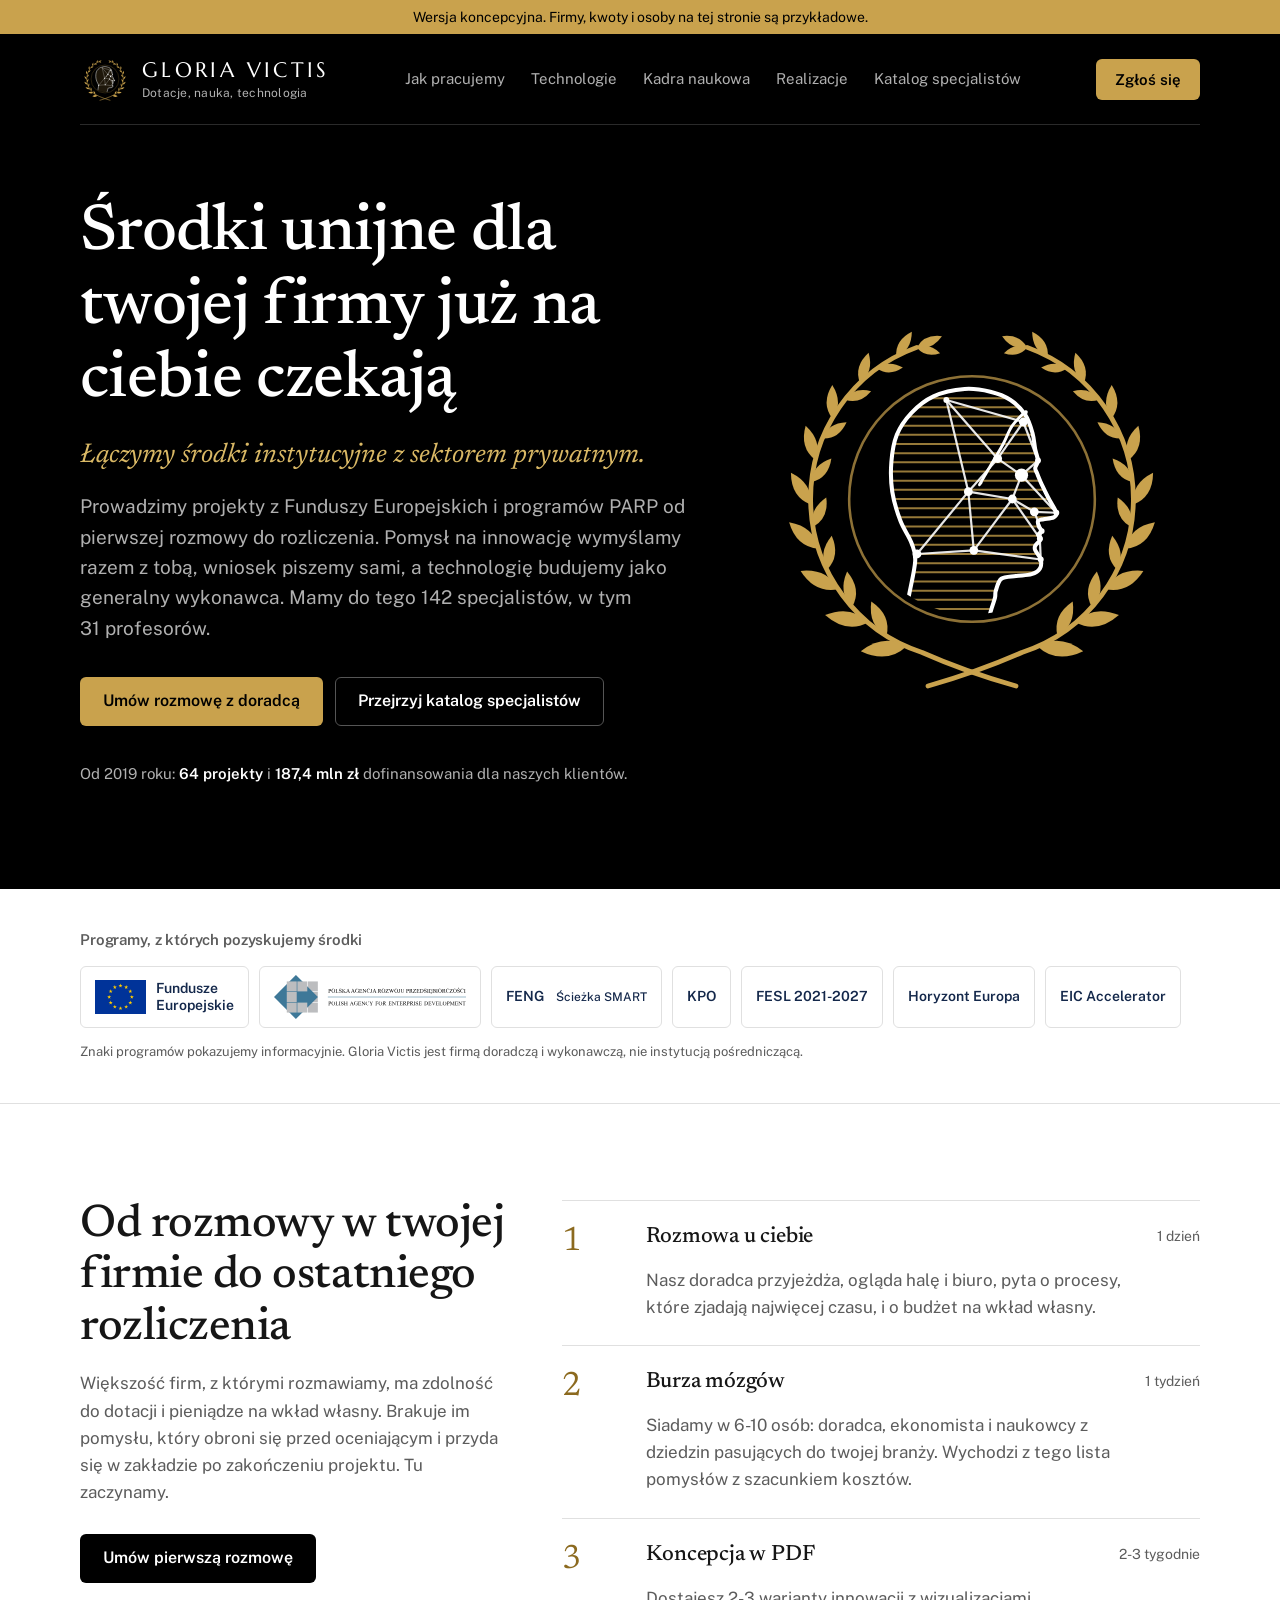
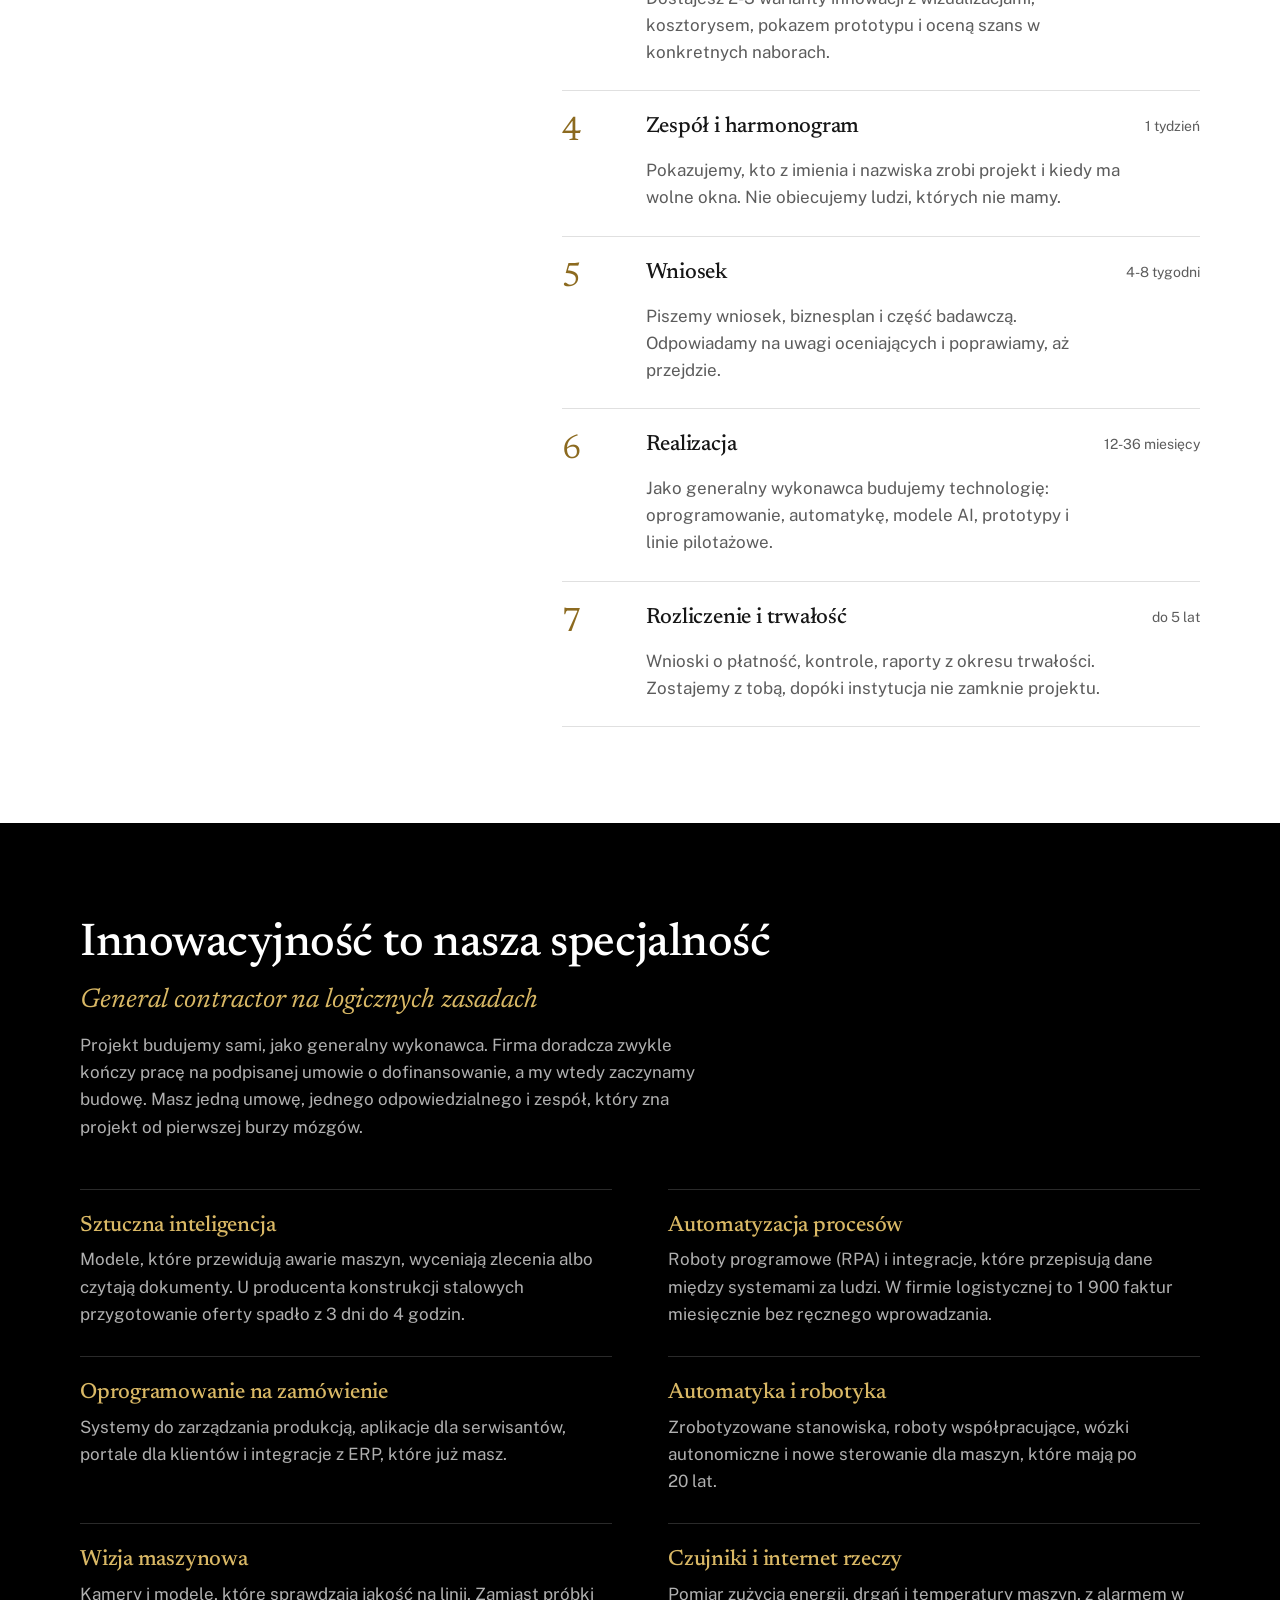
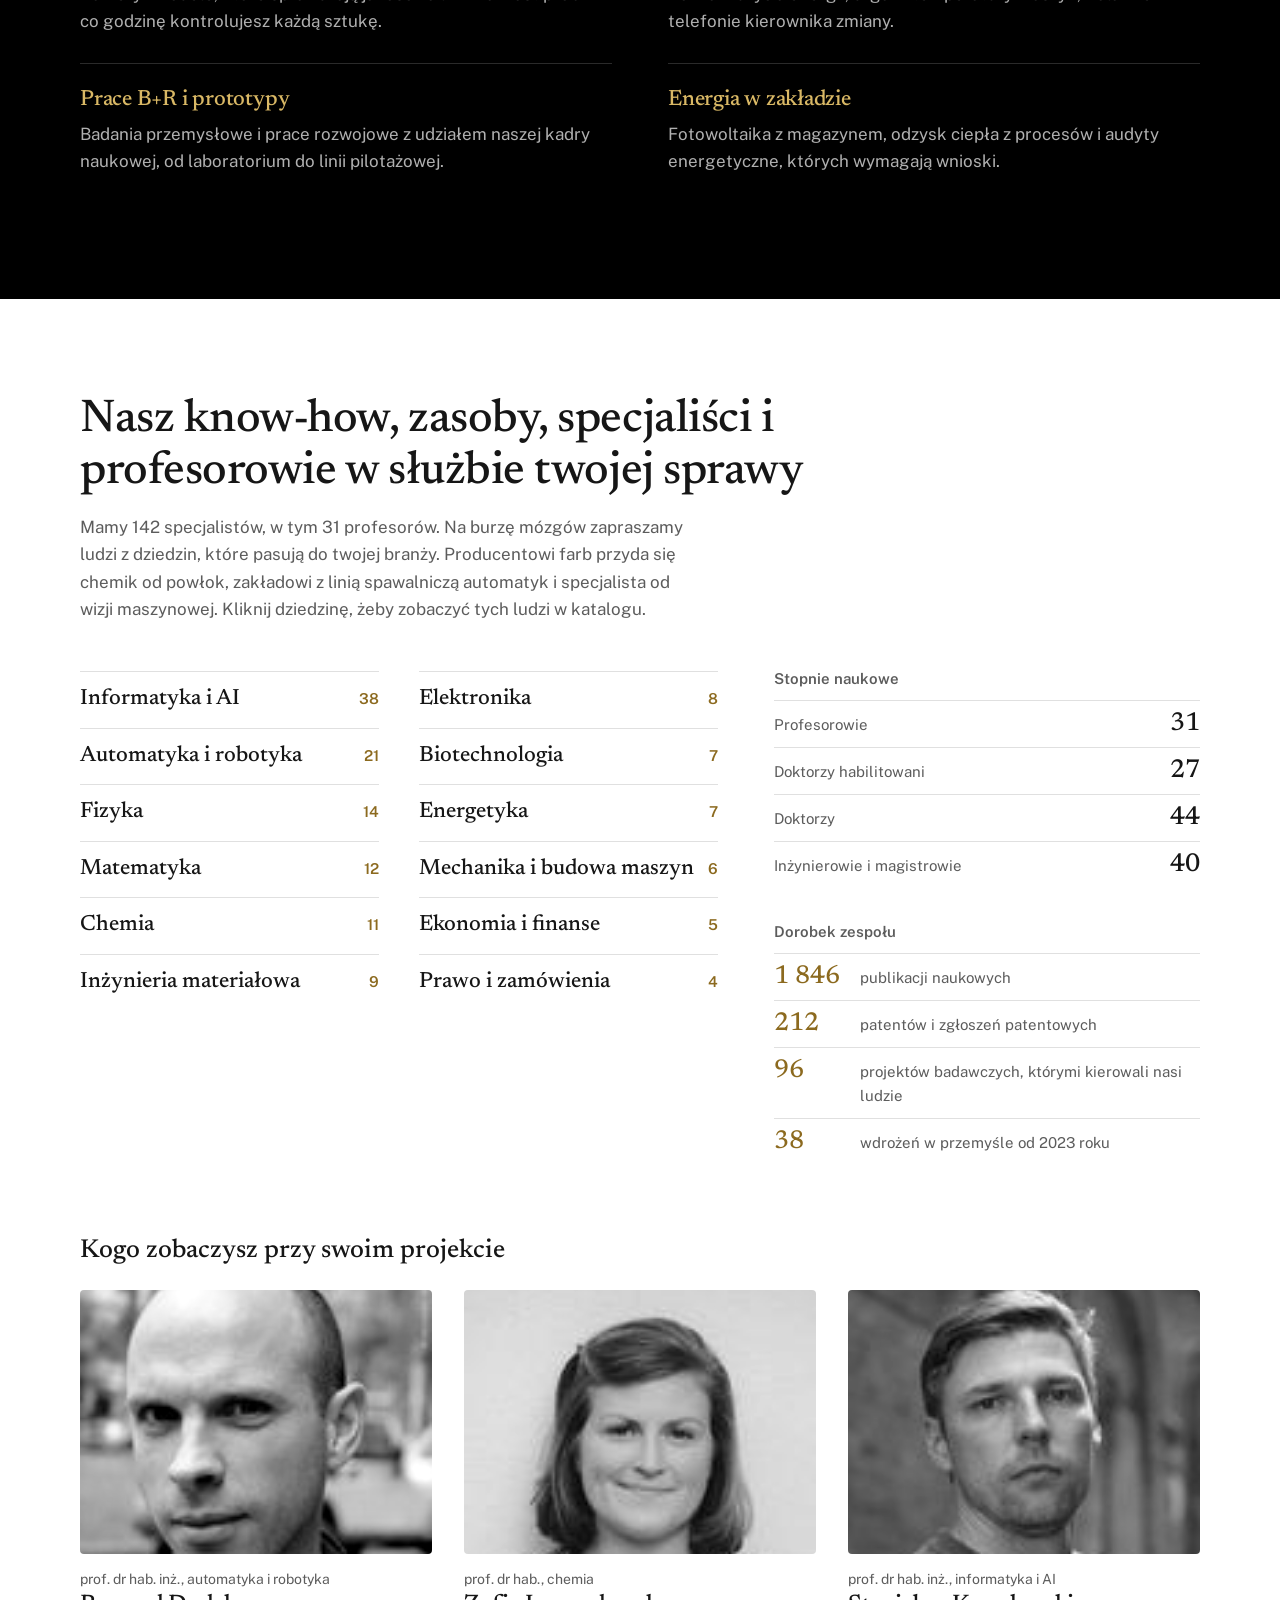
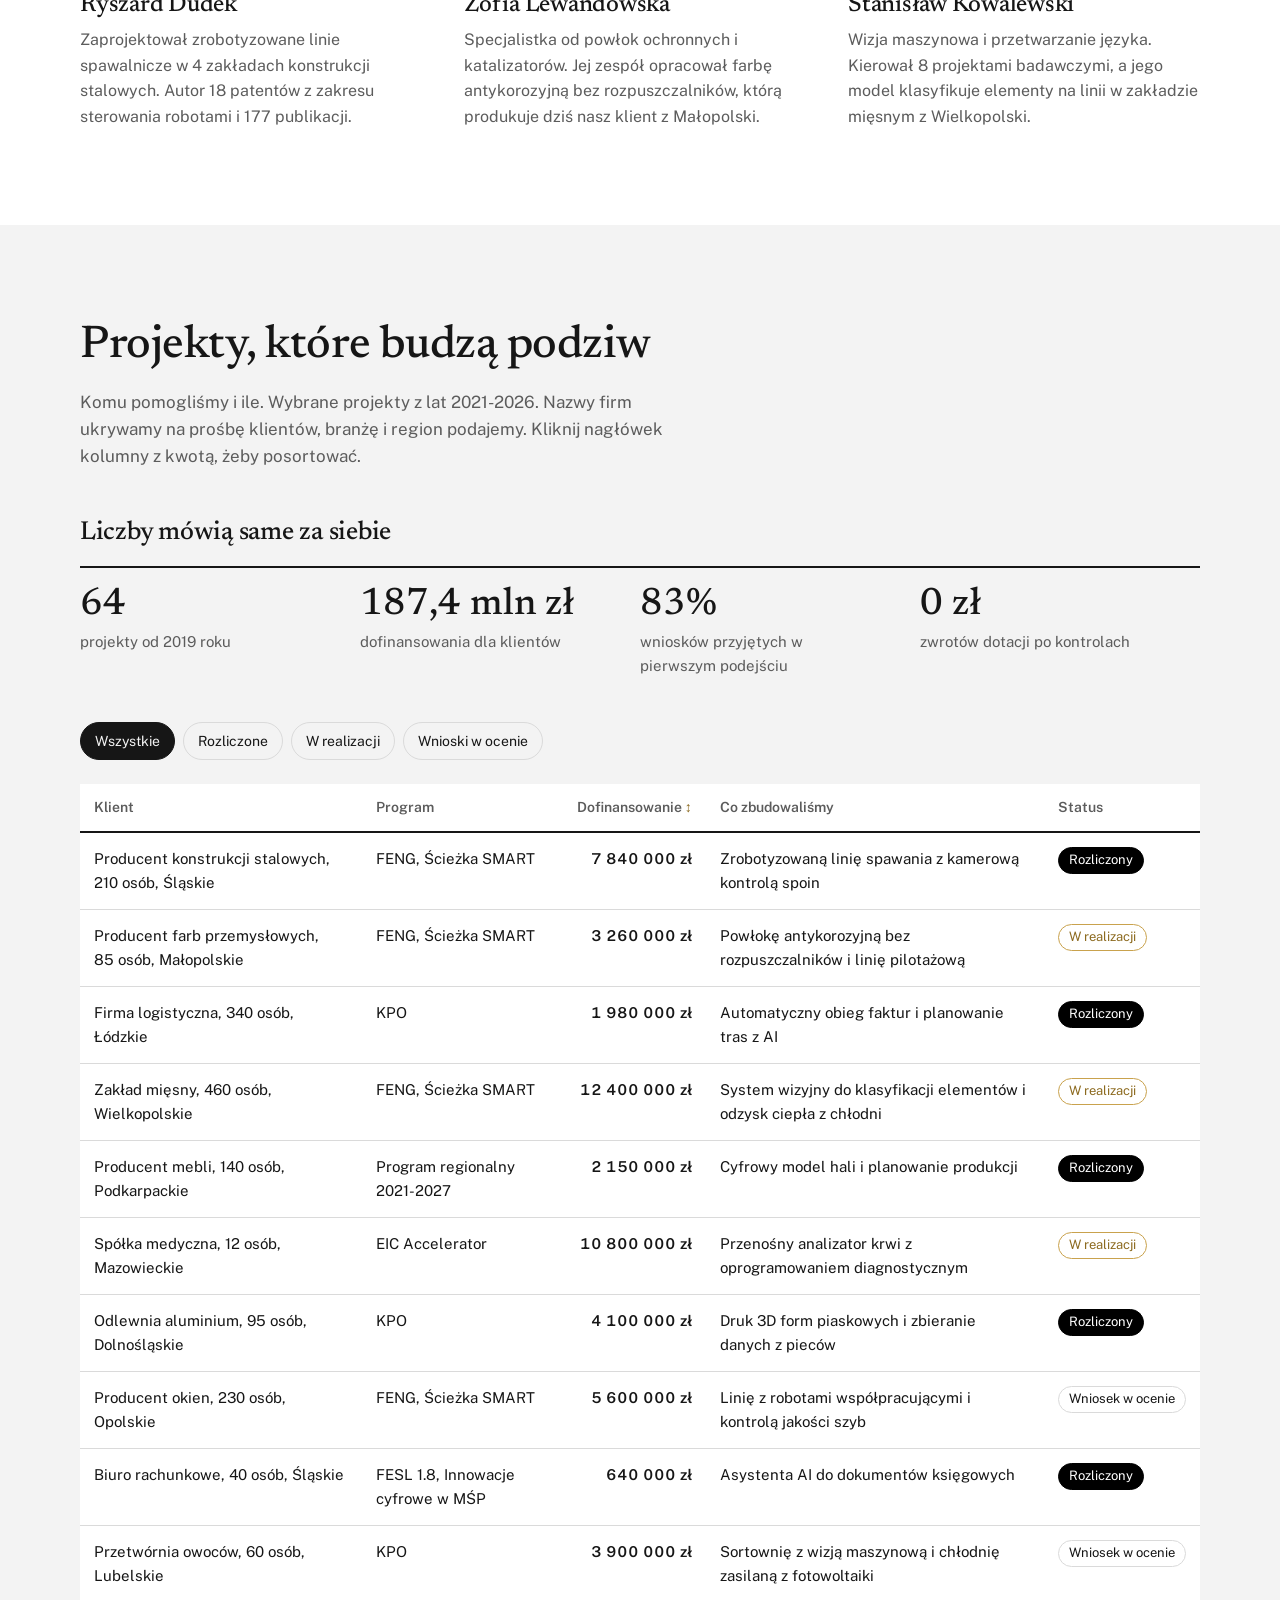
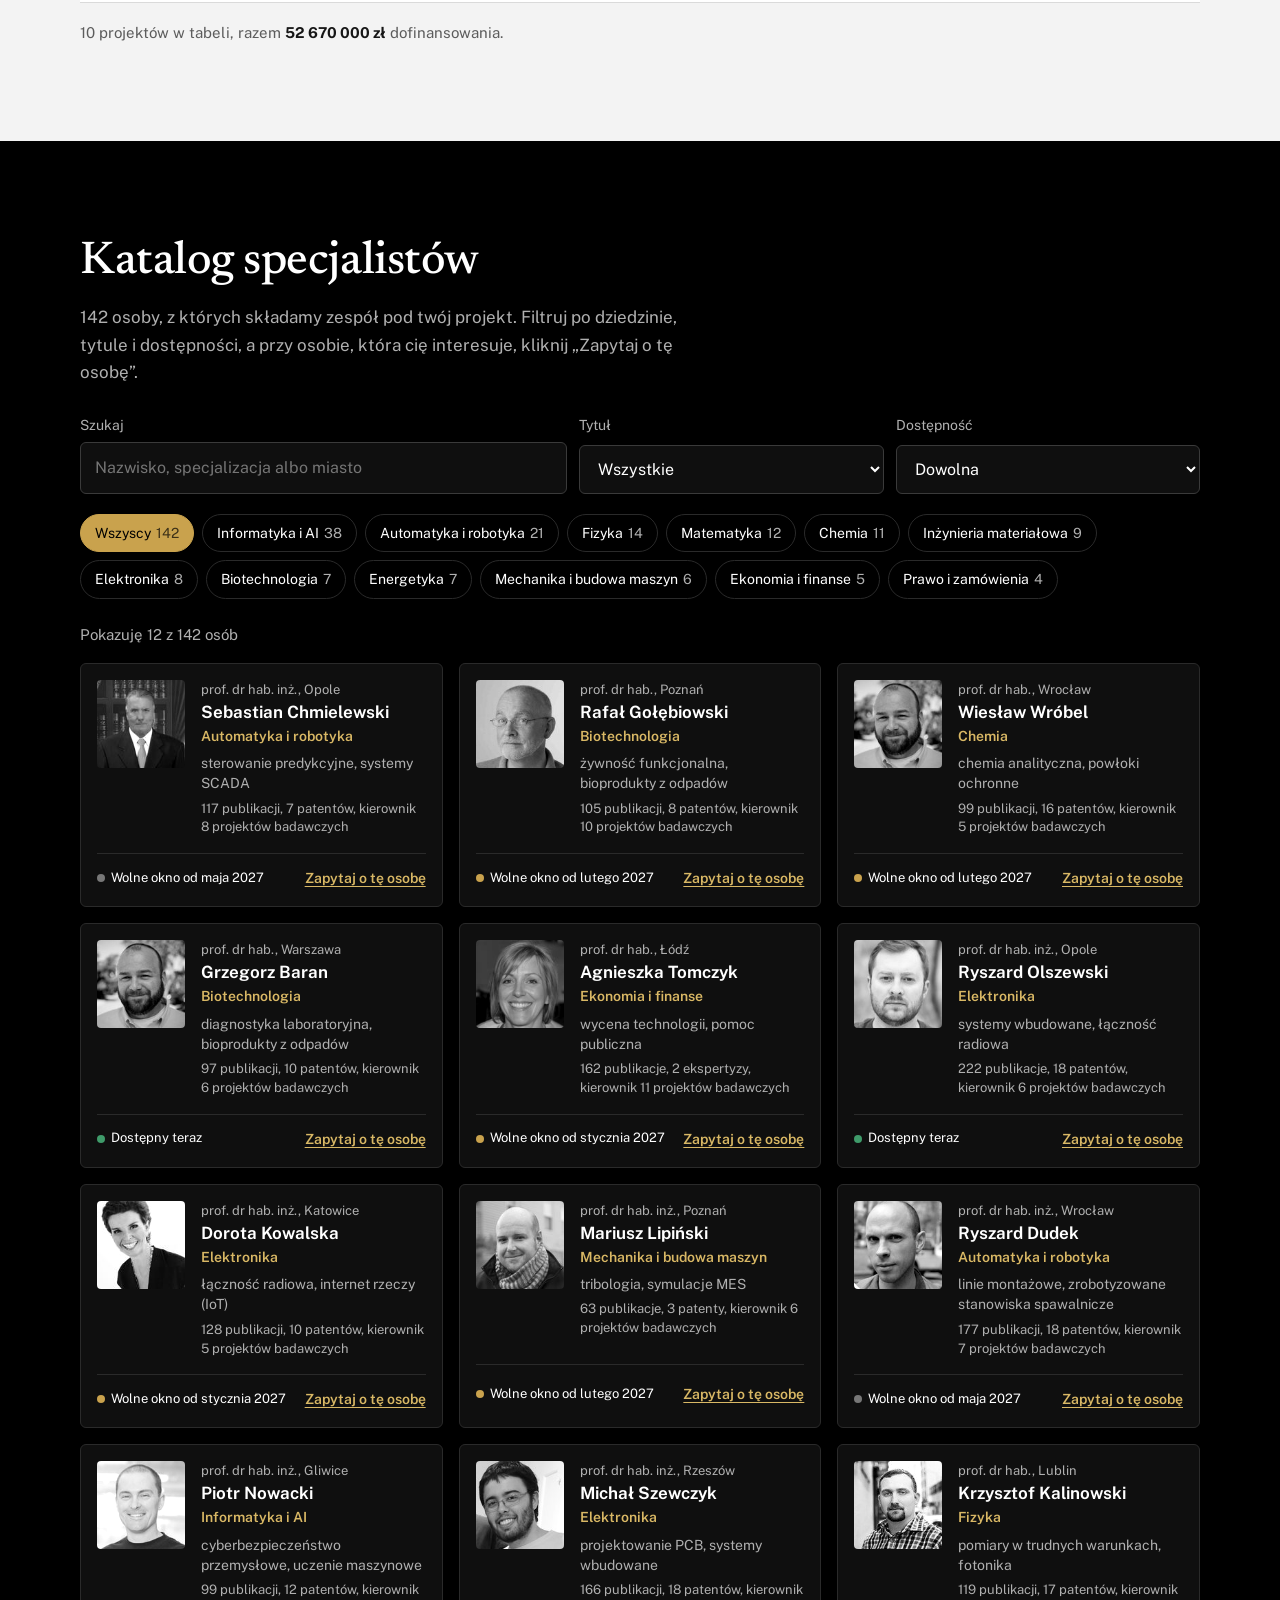
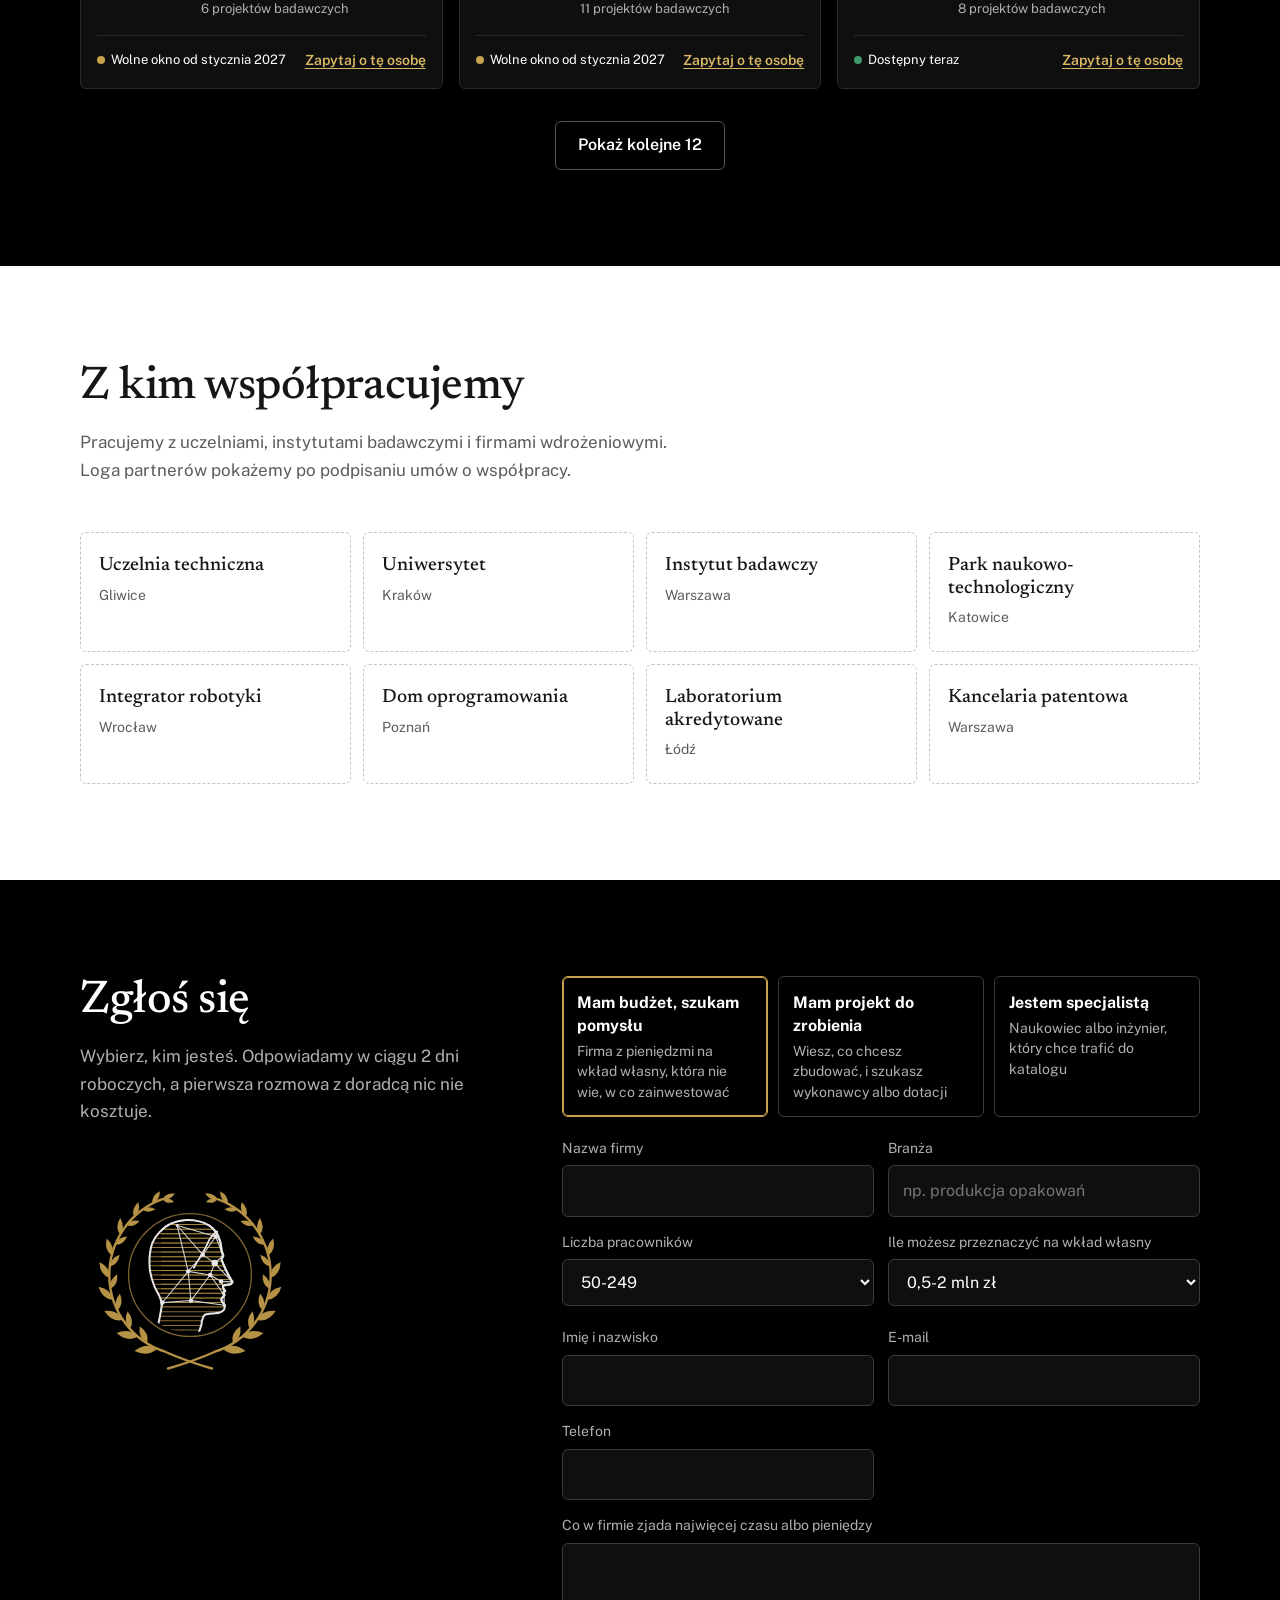
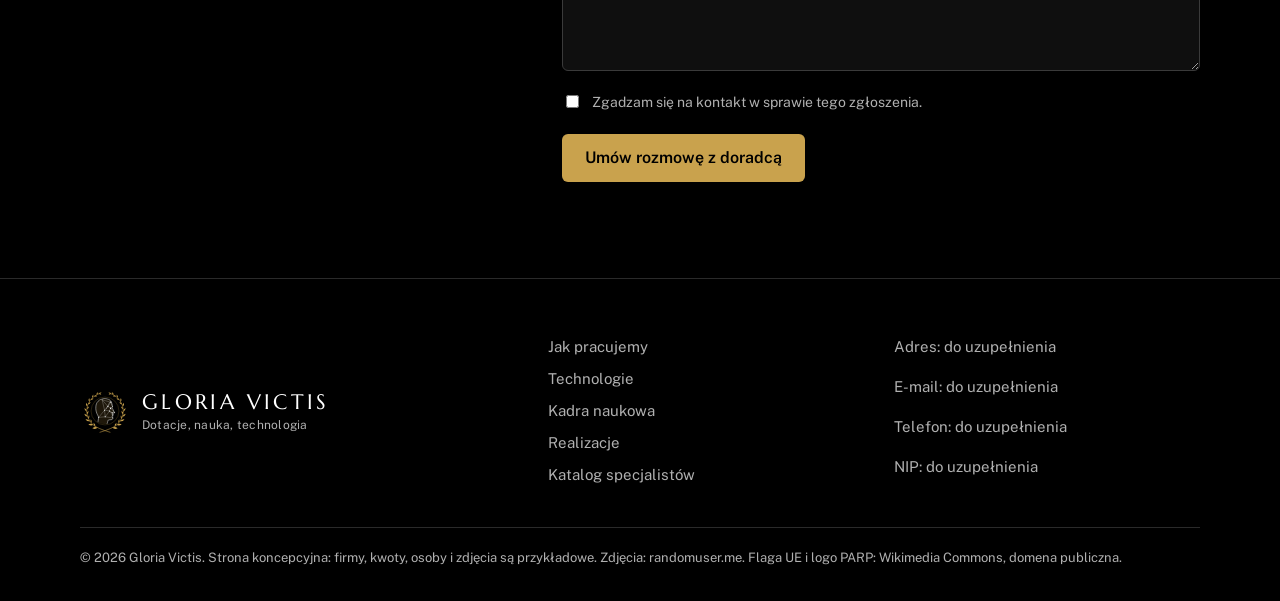
==== index.html @ de2c04a1 "Strona koncepcyjna Gloria Victis Dotacje UE i PARP, kadra naukowa, katalog 142 specjalistów z filtra" ====
<!doctype html>
<html lang="pl">
<head>
<meta charset="utf-8">
<meta name="viewport" content="width=device-width, initial-scale=1">
<title>Gloria Victis: dotacje UE i PARP, nauka, technologia</title>
<meta name="description" content="Prowadzimy projekty z Funduszy Europejskich i PARP od pomysłu do rozliczenia, a technologię budujemy jako generalny wykonawca z zespołem 142 specjalistów. Wersja koncepcyjna.">
<meta name="theme-color" content="#000000">
<link rel="icon" href="assets/favicon.svg" type="image/svg+xml">
<link rel="stylesheet" href="assets/fonts/fonts.css">
<link rel="stylesheet" href="assets/css/style.css">
</head>
<body>
<svg width="0" height="0" style="position:absolute" aria-hidden="true"><!--EMBLEMAT-E1--><symbol id="gv-e1" viewBox="0 0 240 240"><g fill="var(--gv-laur)" stroke="var(--gv-laur)" stroke-width="0"><g fill="none" stroke-width="2.6" stroke-linecap="round"><path class="gv-lodyga" d="M89.9 37.3A88 88 0 0 0 92.8 203.7Q116.0 214.0 144.0 222.0"/><path class="gv-lodyga" d="M150.1 37.3A88 88 0 0 1 147.2 203.7Q124.0 214.0 96.0 222.0"/></g><g class="gv-liscie"><path style="--i:0" d="M0 0Q11.2 -8.5 25.0 0Q11.2 8.5 0 0Z" transform="translate(84.2 200.4) rotate(174.0)"/><path style="--i:1" d="M0 0Q9.2 -7.0 20.5 0Q9.2 7.0 0 0Z" transform="translate(73.4 194.6) rotate(246.0)"/><path style="--i:2" d="M0 0Q10.7 -8.1 23.9 0Q10.7 8.1 0 0Z" transform="translate(63.4 187.4) rotate(190.0)"/><path style="--i:3" d="M0 0Q8.8 -6.7 19.6 0Q8.8 6.7 0 0Z" transform="translate(54.6 178.9) rotate(262.0)"/><path style="--i:4" d="M0 0Q10.2 -7.7 22.8 0Q10.2 7.7 0 0Z" transform="translate(47.0 169.2) rotate(206.0)"/><path style="--i:5" d="M0 0Q8.4 -6.3 18.7 0Q8.4 6.3 0 0Z" transform="translate(40.9 158.6) rotate(278.0)"/><path style="--i:6" d="M0 0Q9.7 -7.4 21.6 0Q9.7 7.4 0 0Z" transform="translate(36.3 147.2) rotate(222.0)"/><path style="--i:7" d="M0 0Q8.0 -6.0 17.7 0Q8.0 6.0 0 0Z" transform="translate(33.3 135.3) rotate(294.0)"/><path style="--i:8" d="M0 0Q9.2 -7.0 20.5 0Q9.2 7.0 0 0Z" transform="translate(32.1 123.1) rotate(238.0)"/><path style="--i:9" d="M0 0Q7.6 -5.7 16.8 0Q7.6 5.7 0 0Z" transform="translate(32.5 110.8) rotate(310.0)"/><path style="--i:10" d="M0 0Q8.7 -6.6 19.4 0Q8.7 6.6 0 0Z" transform="translate(34.6 98.7) rotate(254.0)"/><path style="--i:11" d="M0 0Q7.1 -5.4 15.9 0Q7.1 5.4 0 0Z" transform="translate(38.4 87.0) rotate(326.0)"/><path style="--i:12" d="M0 0Q8.2 -6.2 18.2 0Q8.2 6.2 0 0Z" transform="translate(43.8 76.0) rotate(270.0)"/><path style="--i:13" d="M0 0Q6.7 -5.1 15.0 0Q6.7 5.1 0 0Z" transform="translate(50.7 65.8) rotate(342.0)"/><path style="--i:14" d="M0 0Q7.7 -5.8 17.1 0Q7.7 5.8 0 0Z" transform="translate(58.9 56.7) rotate(286.0)"/><path style="--i:15" d="M0 0Q6.3 -4.8 14.0 0Q6.3 4.8 0 0Z" transform="translate(68.3 48.8) rotate(358.0)"/><path style="--i:16" d="M0 0Q7.2 -5.4 16.0 0Q7.2 5.4 0 0Z" transform="translate(78.7 42.3) rotate(302.0)"/><path style="--i:17" d="M0 0Q5.9 -4.5 13.1 0Q5.9 4.5 0 0Z" transform="translate(89.9 37.3) rotate(374.0)"/><path style="--i:18" d="M0 0Q6.8 -5.0 15.0 0Q6.8 5.0 0 0Z" transform="translate(89.9 37.3) rotate(336.0)"/><path style="--i:0" d="M0 0Q11.2 -8.5 25.0 0Q11.2 8.5 0 0Z" transform="translate(155.8 200.4) rotate(6.0)"/><path style="--i:1" d="M0 0Q9.2 -7.0 20.5 0Q9.2 7.0 0 0Z" transform="translate(166.6 194.6) rotate(-66.0)"/><path style="--i:2" d="M0 0Q10.7 -8.1 23.9 0Q10.7 8.1 0 0Z" transform="translate(176.6 187.4) rotate(-10.0)"/><path style="--i:3" d="M0 0Q8.8 -6.7 19.6 0Q8.8 6.7 0 0Z" transform="translate(185.4 178.9) rotate(-82.0)"/><path style="--i:4" d="M0 0Q10.2 -7.7 22.8 0Q10.2 7.7 0 0Z" transform="translate(193.0 169.2) rotate(-26.0)"/><path style="--i:5" d="M0 0Q8.4 -6.3 18.7 0Q8.4 6.3 0 0Z" transform="translate(199.1 158.6) rotate(-98.0)"/><path style="--i:6" d="M0 0Q9.7 -7.4 21.6 0Q9.7 7.4 0 0Z" transform="translate(203.7 147.2) rotate(-42.0)"/><path style="--i:7" d="M0 0Q8.0 -6.0 17.7 0Q8.0 6.0 0 0Z" transform="translate(206.7 135.3) rotate(-114.0)"/><path style="--i:8" d="M0 0Q9.2 -7.0 20.5 0Q9.2 7.0 0 0Z" transform="translate(207.9 123.1) rotate(-58.0)"/><path style="--i:9" d="M0 0Q7.6 -5.7 16.8 0Q7.6 5.7 0 0Z" transform="translate(207.5 110.8) rotate(-130.0)"/><path style="--i:10" d="M0 0Q8.7 -6.6 19.4 0Q8.7 6.6 0 0Z" transform="translate(205.4 98.7) rotate(-74.0)"/><path style="--i:11" d="M0 0Q7.1 -5.4 15.9 0Q7.1 5.4 0 0Z" transform="translate(201.6 87.0) rotate(-146.0)"/><path style="--i:12" d="M0 0Q8.2 -6.2 18.2 0Q8.2 6.2 0 0Z" transform="translate(196.2 76.0) rotate(-90.0)"/><path style="--i:13" d="M0 0Q6.7 -5.1 15.0 0Q6.7 5.1 0 0Z" transform="translate(189.3 65.8) rotate(-162.0)"/><path style="--i:14" d="M0 0Q7.7 -5.8 17.1 0Q7.7 5.8 0 0Z" transform="translate(181.1 56.7) rotate(-106.0)"/><path style="--i:15" d="M0 0Q6.3 -4.8 14.0 0Q6.3 4.8 0 0Z" transform="translate(171.7 48.8) rotate(-178.0)"/><path style="--i:16" d="M0 0Q7.2 -5.4 16.0 0Q7.2 5.4 0 0Z" transform="translate(161.3 42.3) rotate(-122.0)"/><path style="--i:17" d="M0 0Q5.9 -4.5 13.1 0Q5.9 4.5 0 0Z" transform="translate(150.1 37.3) rotate(-194.0)"/><path style="--i:18" d="M0 0Q6.8 -5.0 15.0 0Q6.8 5.0 0 0Z" transform="translate(150.1 37.3) rotate(-156.0)"/></g></g><defs><clipPath id="gv-moneta-1"><circle cx="120" cy="120" r="63"/></clipPath><clipPath id="gv-glowa-1"><path d="M116.0 60.0C121.2 59.6 125.8 60.5 130.0 61.5C134.2 62.5 137.8 63.9 141.0 66.0C144.2 68.1 147.0 71.0 149.0 74.0C151.0 77.0 152.1 80.8 153.0 84.0C153.9 87.2 154.0 90.5 154.5 93.0C155.0 95.5 156.0 97.3 156.0 99.0C156.0 100.7 154.6 101.8 154.5 103.0C154.4 104.2 154.8 104.3 155.5 106.0C156.2 107.7 157.3 110.5 158.5 113.0C159.7 115.5 161.2 118.6 162.5 121.0C163.8 123.4 165.7 126.0 166.0 127.5C166.3 129.0 165.7 129.4 164.5 130.0C163.3 130.6 160.4 130.7 159.0 131.0C157.6 131.3 156.4 131.3 156.0 132.0C155.6 132.7 156.2 134.1 156.5 135.0C156.8 135.9 158.1 136.8 158.0 137.5C157.9 138.2 156.1 138.8 156.0 139.5C155.9 140.2 157.8 141.0 157.5 142.0C157.2 143.0 155.0 144.5 154.5 145.5C154.0 146.5 154.0 146.8 154.5 148.0C155.0 149.2 157.1 151.3 157.5 153.0C157.9 154.7 157.8 156.7 157.0 158.0C156.2 159.3 154.7 160.3 152.5 161.0C150.3 161.7 146.8 161.6 144.0 162.0C141.2 162.4 137.8 162.2 136.0 163.5C134.2 164.8 133.6 168.2 133.0 170.0C132.4 171.8 133.0 172.0 132.5 174.0C132.0 176.0 131.1 178.0 130.0 182.0C128.9 186.0 134.0 195.3 126.0 198.0C118.0 200.7 88.8 201.7 82.0 198.0C75.2 194.3 83.8 183.3 85.0 176.0C86.2 168.7 88.7 159.3 89.0 154.0C89.3 148.7 88.3 147.7 87.0 144.0C85.7 140.3 82.8 136.7 81.0 132.0C79.2 127.3 77.3 121.3 76.5 116.0C75.7 110.7 75.6 105.2 76.0 100.0C76.4 94.8 77.2 89.5 79.0 85.0C80.8 80.5 83.7 76.5 87.0 73.0C90.3 69.5 94.2 66.2 99.0 64.0C103.8 61.8 110.8 60.4 116.0 60.0Z"/></clipPath></defs><circle cx="120" cy="120" r="67" fill="none" stroke="var(--gv-laur)" stroke-width="1.4" opacity=".7"/><g clip-path="url(#gv-moneta-1)"><g clip-path="url(#gv-glowa-1)" stroke="var(--gv-linia)" stroke-width="1.1" opacity=".75"><path d="M60 60H190"/><path d="M60 65H190"/><path d="M60 70H190"/><path d="M60 75H190"/><path d="M60 80H190"/><path d="M60 85H190"/><path d="M60 90H190"/><path d="M60 95H190"/><path d="M60 100H190"/><path d="M60 105H190"/><path d="M60 110H190"/><path d="M60 115H190"/><path d="M60 120H190"/><path d="M60 125H190"/><path d="M60 130H190"/><path d="M60 135H190"/><path d="M60 140H190"/><path d="M60 145H190"/><path d="M60 150H190"/><path d="M60 155H190"/><path d="M60 160H190"/><path d="M60 165H190"/><path d="M60 170H190"/><path d="M60 175H190"/><path d="M60 180H190"/><path d="M60 185H190"/></g><path d="M116.0 60.0C121.2 59.6 125.8 60.5 130.0 61.5C134.2 62.5 137.8 63.9 141.0 66.0C144.2 68.1 147.0 71.0 149.0 74.0C151.0 77.0 152.1 80.8 153.0 84.0C153.9 87.2 154.0 90.5 154.5 93.0C155.0 95.5 156.0 97.3 156.0 99.0C156.0 100.7 154.6 101.8 154.5 103.0C154.4 104.2 154.8 104.3 155.5 106.0C156.2 107.7 157.3 110.5 158.5 113.0C159.7 115.5 161.2 118.6 162.5 121.0C163.8 123.4 165.7 126.0 166.0 127.5C166.3 129.0 165.7 129.4 164.5 130.0C163.3 130.6 160.4 130.7 159.0 131.0C157.6 131.3 156.4 131.3 156.0 132.0C155.6 132.7 156.2 134.1 156.5 135.0C156.8 135.9 158.1 136.8 158.0 137.5C157.9 138.2 156.1 138.8 156.0 139.5C155.9 140.2 157.8 141.0 157.5 142.0C157.2 143.0 155.0 144.5 154.5 145.5C154.0 146.5 154.0 146.8 154.5 148.0C155.0 149.2 157.1 151.3 157.5 153.0C157.9 154.7 157.8 156.7 157.0 158.0C156.2 159.3 154.7 160.3 152.5 161.0C150.3 161.7 146.8 161.6 144.0 162.0C141.2 162.4 137.8 162.2 136.0 163.5C134.2 164.8 133.6 168.2 133.0 170.0C132.4 171.8 133.0 172.0 132.5 174.0C132.0 176.0 131.1 178.0 130.0 182.0C128.9 186.0 134.0 195.3 126.0 198.0C118.0 200.7 88.8 201.7 82.0 198.0C75.2 194.3 83.8 183.3 85.0 176.0C86.2 168.7 88.7 159.3 89.0 154.0C89.3 148.7 88.3 147.7 87.0 144.0C85.7 140.3 82.8 136.7 81.0 132.0C79.2 127.3 77.3 121.3 76.5 116.0C75.7 110.7 75.6 105.2 76.0 100.0C76.4 94.8 77.2 89.5 79.0 85.0C80.8 80.5 83.7 76.5 87.0 73.0C90.3 69.5 94.2 66.2 99.0 64.0C103.8 61.8 110.8 60.4 116.0 60.0Z" fill="none" stroke="var(--gv-twarz)" stroke-width="2.2"/><path d="M149.0 74.0C151.8 68.8 144.0 77.3 142.0 80.0C140.0 82.7 139.0 86.3 137.0 90.0C135.0 93.7 132.0 98.5 130.0 102.0C128.0 105.5 121.8 115.7 125.0 111.0" fill="none" stroke="var(--gv-twarz)" stroke-width="1.6" stroke-linecap="round"/><g stroke="var(--gv-twarz)" stroke-width="1.2" opacity=".9"><path d="M148.0 78.0L134.0 98.0"/><path d="M148.0 78.0L156.0 99.0"/><path d="M134.0 98.0L147.0 107.0"/><path d="M156.0 99.0L147.0 107.0"/><path d="M147.0 107.0L166.0 127.5"/><path d="M147.0 107.0L142.0 120.0"/><path d="M142.0 120.0L154.0 127.0"/><path d="M166.0 127.5L154.0 127.0"/><path d="M154.0 127.0L158.0 137.5"/><path d="M158.0 137.5L157.0 141.5"/><path d="M157.0 141.5L157.5 153.0"/><path d="M157.5 153.0L121.0 148.0"/><path d="M121.0 148.0L142.0 120.0"/><path d="M121.0 148.0L118.0 116.0"/><path d="M118.0 116.0L142.0 120.0"/><path d="M118.0 116.0L134.0 98.0"/><path d="M134.0 98.0L106.0 66.0"/><path d="M106.0 66.0L148.0 78.0"/><path d="M118.0 116.0L90.0 150.0"/><path d="M90.0 150.0L121.0 148.0"/><path d="M118.0 116.0L106.0 66.0"/><path d="M142.0 120.0L157.0 141.5"/></g><g fill="var(--gv-twarz)"><circle cx="148.0" cy="78.0" r="2.4"/><circle cx="134.0" cy="98.0" r="2.4"/><circle cx="156.0" cy="99.0" r="1.6"/><circle cx="147.0" cy="107.0" r="3.6"/><circle cx="166.0" cy="127.5" r="1.6"/><circle cx="154.0" cy="127.0" r="2.4"/><circle cx="158.0" cy="137.5" r="1.6"/><circle cx="157.0" cy="141.5" r="1.6"/><circle cx="157.5" cy="153.0" r="1.6"/><circle cx="121.0" cy="148.0" r="2.4"/><circle cx="118.0" cy="116.0" r="2.4"/><circle cx="142.0" cy="120.0" r="2.4"/><circle cx="106.0" cy="66.0" r="1.6"/><circle cx="90.0" cy="150.0" r="2.4"/></g></g></symbol><!--/EMBLEMAT-E1--></svg>

<a class="pomin" href="#tresc">Przejdź do treści</a>
<div class="demo">Wersja koncepcyjna. Firmy, kwoty i osoby na tej stronie są przykładowe.</div>

<header class="hero">
  <div class="wrap">
    <nav class="nav" aria-label="Główna">
      <a class="marka" href="#">
        <svg viewBox="0 0 240 240" aria-hidden="true"><use href="#gv-e1"/></svg>
        <span class="marka-nazwa">GLORIA VICTIS<small>Dotacje, nauka, technologia</small></span>
      </a>
      <button class="menu-btn" aria-expanded="false" aria-controls="menu">Menu</button>
      <ul id="menu">
        <li><a href="#proces">Jak pracujemy</a></li>
        <li><a href="#technologie">Technologie</a></li>
        <li><a href="#kadra">Kadra naukowa</a></li>
        <li><a href="#realizacje">Realizacje</a></li>
        <li><a href="#katalog">Katalog specjalistów</a></li>
      </ul>
      <a class="btn btn-1 nav-cta" href="#zglos" data-sciezka="pomysl">Zgłoś się</a>
    </nav>
    <div class="hero-grid">
      <div>
        <h1>Środki unijne dla twojej firmy już na ciebie czekają</h1>
        <p class="podtytul">Łączymy środki instytucyjne z sektorem prywatnym.</p>
        <p class="lead">Prowadzimy projekty z Funduszy Europejskich i programów PARP od pierwszej rozmowy do rozliczenia. Pomysł na innowację wymyślamy razem z tobą, wniosek piszemy sami, a technologię budujemy jako generalny wykonawca. Mamy do tego 142 specjalistów, w tym 31 profesorów.</p>
        <div class="cta">
          <a class="btn btn-1" href="#zglos" data-sciezka="pomysl">Umów rozmowę z doradcą</a>
          <a class="btn btn-2" href="#katalog">Przejrzyj katalog specjalistów</a>
        </div>
        <p class="bilans">Od 2019 roku: <b>64 projekty</b> i <b>187,4 mln zł</b> dofinansowania dla naszych klientów.</p>
      </div>
      <svg class="hero-emblemat" viewBox="0 0 240 240" role="img" aria-label="Emblemat Gloria Victis: wieniec laurowy wokół męskiego profilu ze skanem twarzy">
        <use href="#gv-e1"/>
        <g clip-path="url(#gv-glowa-1)"><rect class="skan" x="60" y="56" width="130" height="3"/></g>
      </svg>
    </div>
  </div>
</header>

<main id="tresc">

<section class="programy" aria-labelledby="programy-h">
  <div class="wrap">
    <h2 id="programy-h">Programy, z których pozyskujemy środki</h2>
    <div class="programy-grid">
      <div class="znak"><img class="ue" src="assets/loga/flaga-ue.svg" alt="Flaga Unii Europejskiej">Fundusze<br>Europejskie</div>
      <div class="znak"><img class="parp" src="assets/loga/parp.svg" alt="PARP, Polska Agencja Rozwoju Przedsiębiorczości"></div>
      <div class="znak">FENG<small>Ścieżka SMART</small></div>
      <div class="znak">KPO</div>
      <div class="znak">FESL 2021-2027</div>
      <div class="znak">Horyzont Europa</div>
      <div class="znak">EIC Accelerator</div>
    </div>
    <p>Znaki programów pokazujemy informacyjnie. Gloria Victis jest firmą doradczą i wykonawczą, nie instytucją pośredniczącą.</p>
  </div>
</section>

<section class="sekcja" id="proces" aria-labelledby="proces-h">
  <div class="wrap proces">
    <div class="proces-glowa">
      <h2 id="proces-h">Od rozmowy w twojej firmie do ostatniego rozliczenia</h2>
      <p>Większość firm, z którymi rozmawiamy, ma zdolność do dotacji i pieniądze na wkład własny. Brakuje im pomysłu, który obroni się przed oceniającym i przyda się w zakładzie po zakończeniu projektu. Tu zaczynamy.</p>
      <a class="btn btn-ciemny" href="#zglos" data-sciezka="pomysl">Umów pierwszą rozmowę</a>
    </div>
    <ol class="kroki">
      <li><h3>Rozmowa u ciebie</h3><span class="czas">1 dzień</span><p>Nasz doradca przyjeżdża, ogląda halę i biuro, pyta o procesy, które zjadają najwięcej czasu, i o budżet na wkład własny.</p></li>
      <li><h3>Burza mózgów</h3><span class="czas">1 tydzień</span><p>Siadamy w 6-10 osób: doradca, ekonomista i naukowcy z dziedzin pasujących do twojej branży. Wychodzi z tego lista pomysłów z szacunkiem kosztów.</p></li>
      <li><h3>Koncepcja w PDF</h3><span class="czas">2-3 tygodnie</span><p>Dostajesz 2-3 warianty innowacji z wizualizacjami, kosztorysem, pokazem prototypu i oceną szans w konkretnych naborach.</p></li>
      <li><h3>Zespół i harmonogram</h3><span class="czas">1 tydzień</span><p>Pokazujemy, kto z imienia i nazwiska zrobi projekt i kiedy ma wolne okna. Nie obiecujemy ludzi, których nie mamy.</p></li>
      <li><h3>Wniosek</h3><span class="czas">4-8 tygodni</span><p>Piszemy wniosek, biznesplan i część badawczą. Odpowiadamy na uwagi oceniających i poprawiamy, aż przejdzie.</p></li>
      <li><h3>Realizacja</h3><span class="czas">12-36 miesięcy</span><p>Jako generalny wykonawca budujemy technologię: oprogramowanie, automatykę, modele AI, prototypy i linie pilotażowe.</p></li>
      <li><h3>Rozliczenie i trwałość</h3><span class="czas">do 5 lat</span><p>Wnioski o płatność, kontrole, raporty z okresu trwałości. Zostajemy z tobą, dopóki instytucja nie zamknie projektu.</p></li>
    </ol>
  </div>
</section>

<section class="sekcja ciemna" id="technologie" aria-labelledby="tech-h">
  <div class="wrap">
    <div class="glowa-sekcji">
      <h2 id="tech-h">Innowacyjność to nasza specjalność</h2>
      <p class="podtytul">General contractor na logicznych zasadach</p>
      <p>Projekt budujemy sami, jako generalny wykonawca. Firma doradcza zwykle kończy pracę na podpisanej umowie o dofinansowanie, a my wtedy zaczynamy budowę. Masz jedną umowę, jednego odpowiedzialnego i zespół, który zna projekt od pierwszej burzy mózgów.</p>
    </div>
    <div class="tech">
      <div><h3>Sztuczna inteligencja</h3><p>Modele, które przewidują awarie maszyn, wyceniają zlecenia albo czytają dokumenty. U producenta konstrukcji stalowych przygotowanie oferty spadło z 3 dni do 4 godzin.</p></div>
      <div><h3>Automatyzacja procesów</h3><p>Roboty programowe (RPA) i integracje, które przepisują dane między systemami za ludzi. W firmie logistycznej to 1 900 faktur miesięcznie bez ręcznego wprowadzania.</p></div>
      <div><h3>Oprogramowanie na zamówienie</h3><p>Systemy do zarządzania produkcją, aplikacje dla serwisantów, portale dla klientów i integracje z ERP, które już masz.</p></div>
      <div><h3>Automatyka i robotyka</h3><p>Zrobotyzowane stanowiska, roboty współpracujące, wózki autonomiczne i nowe sterowanie dla maszyn, które mają po 20 lat.</p></div>
      <div><h3>Wizja maszynowa</h3><p>Kamery i modele, które sprawdzają jakość na linii. Zamiast próbki co godzinę kontrolujesz każdą sztukę.</p></div>
      <div><h3>Czujniki i internet rzeczy</h3><p>Pomiar zużycia energii, drgań i temperatury maszyn, z alarmem w telefonie kierownika zmiany.</p></div>
      <div><h3>Prace B+R i prototypy</h3><p>Badania przemysłowe i prace rozwojowe z udziałem naszej kadry naukowej, od laboratorium do linii pilotażowej.</p></div>
      <div><h3>Energia w zakładzie</h3><p>Fotowoltaika z magazynem, odzysk ciepła z procesów i audyty energetyczne, których wymagają wnioski.</p></div>
    </div>
  </div>
</section>

<section class="sekcja" id="kadra" aria-labelledby="kadra-h">
  <div class="wrap">
    <div class="glowa-sekcji">
      <h2 id="kadra-h">Nasz know-how, zasoby, specjaliści i profesorowie w służbie twojej sprawy</h2>
      <p>Mamy 142 specjalistów, w tym 31 profesorów. Na burzę mózgów zapraszamy ludzi z dziedzin, które pasują do twojej branży. Producentowi farb przyda się chemik od powłok, zakładowi z linią spawalniczą automatyk i specjalista od wizji maszynowej. Kliknij dziedzinę, żeby zobaczyć tych ludzi w katalogu.</p>
    </div>
    <div class="kadra">
      <ul class="dziedziny" id="dziedziny"></ul>
      <div class="kadra-bok">
        <h3 class="pod">Stopnie naukowe</h3>
        <dl class="stopnie">
          <div><dt>Profesorowie</dt><dd>31</dd></div>
          <div><dt>Doktorzy habilitowani</dt><dd>27</dd></div>
          <div><dt>Doktorzy</dt><dd>44</dd></div>
          <div><dt>Inżynierowie i magistrowie</dt><dd>40</dd></div>
        </dl>
        <h3 class="pod">Dorobek zespołu</h3>
        <dl class="dorobek">
          <div><dt>publikacji naukowych</dt><dd>1 846</dd></div>
          <div><dt>patentów i zgłoszeń patentowych</dt><dd>212</dd></div>
          <div><dt>projektów badawczych, którymi kierowali nasi ludzie</dt><dd>96</dd></div>
          <div><dt>wdrożeń w przemyśle od 2023 roku</dt><dd>38</dd></div>
        </dl>
      </div>
    </div>

    <h3 class="pod pod-duzy">Kogo zobaczysz przy swoim projekcie</h3>
    <div class="wyroznieni">
      <article class="wyrozniony">
        <img src="assets/img/ludzie/m08.jpg" alt="" loading="lazy">
        <div>
          <p class="tytul">prof. dr hab. inż., automatyka i robotyka</p>
          <h4>Ryszard Dudek</h4>
          <p>Zaprojektował zrobotyzowane linie spawalnicze w 4 zakładach konstrukcji stalowych. Autor 18 patentów z zakresu sterowania robotami i 177 publikacji.</p>
        </div>
      </article>
      <article class="wyrozniony">
        <img src="assets/img/ludzie/k52.jpg" alt="" loading="lazy">
        <div>
          <p class="tytul">prof. dr hab., chemia</p>
          <h4>Zofia Lewandowska</h4>
          <p>Specjalistka od powłok ochronnych i katalizatorów. Jej zespół opracował farbę antykorozyjną bez rozpuszczalników, którą produkuje dziś nasz klient z Małopolski.</p>
        </div>
      </article>
      <article class="wyrozniony">
        <img src="assets/img/ludzie/m36.jpg" alt="" loading="lazy">
        <div>
          <p class="tytul">prof. dr hab. inż., informatyka i AI</p>
          <h4>Stanisław Kowalewski</h4>
          <p>Wizja maszynowa i przetwarzanie języka. Kierował 8 projektami badawczymi, a jego model klasyfikuje elementy na linii w zakładzie mięsnym z Wielkopolski.</p>
        </div>
      </article>
    </div>
  </div>
</section>

<section class="sekcja szara" id="realizacje" aria-labelledby="real-h">
  <div class="wrap">
    <div class="glowa-sekcji">
      <h2 id="real-h">Projekty, które budzą podziw</h2>
      <p>Komu pomogliśmy i ile. Wybrane projekty z lat 2021-2026. Nazwy firm ukrywamy na prośbę klientów, branżę i region podajemy. Kliknij nagłówek kolumny z kwotą, żeby posortować.</p>
    </div>
    <div class="liczby">
      <h3>Liczby mówią same za siebie</h3>
      <dl>
        <div><dd>64</dd><dt>projekty od 2019 roku</dt></div>
        <div><dd>187,4 mln zł</dd><dt>dofinansowania dla klientów</dt></div>
        <div><dd>83%</dd><dt>wniosków przyjętych w pierwszym podejściu</dt></div>
        <div><dd>0 zł</dd><dt>zwrotów dotacji po kontrolach</dt></div>
      </dl>
    </div>
    <div class="filtry" role="group" aria-label="Status projektu" id="real-filtry">
      <button class="filtr" aria-pressed="true" data-status="">Wszystkie</button>
      <button class="filtr" aria-pressed="false" data-status="Rozliczony">Rozliczone</button>
      <button class="filtr" aria-pressed="false" data-status="W realizacji">W realizacji</button>
      <button class="filtr" aria-pressed="false" data-status="Wniosek w ocenie">Wnioski w ocenie</button>
    </div>
    <div class="tabela-wrap">
      <table class="tabela" id="real-tabela">
        <thead><tr><th scope="col">Klient</th><th scope="col">Program</th><th scope="col" class="kwota"><button class="sortuj" aria-label="Sortuj po kwocie">Dofinansowanie</button></th><th scope="col">Co zbudowaliśmy</th><th scope="col">Status</th></tr></thead>
        <tbody>
          <tr data-kwota="7840000"><td data-l="Klient">Producent konstrukcji stalowych, 210 osób, Śląskie</td><td data-l="Program">FENG, Ścieżka SMART</td><td data-l="Dofinansowanie" class="kwota"></td><td data-l="Co zbudowaliśmy">Zrobotyzowaną linię spawania z kamerową kontrolą spoin</td><td data-l="Status"><span class="status">Rozliczony</span></td></tr>
          <tr data-kwota="3260000"><td data-l="Klient">Producent farb przemysłowych, 85 osób, Małopolskie</td><td data-l="Program">FENG, Ścieżka SMART</td><td data-l="Dofinansowanie" class="kwota"></td><td data-l="Co zbudowaliśmy">Powłokę antykorozyjną bez rozpuszczalników i linię pilotażową</td><td data-l="Status"><span class="status">W realizacji</span></td></tr>
          <tr data-kwota="1980000"><td data-l="Klient">Firma logistyczna, 340 osób, Łódzkie</td><td data-l="Program">KPO</td><td data-l="Dofinansowanie" class="kwota"></td><td data-l="Co zbudowaliśmy">Automatyczny obieg faktur i planowanie tras z AI</td><td data-l="Status"><span class="status">Rozliczony</span></td></tr>
          <tr data-kwota="12400000"><td data-l="Klient">Zakład mięsny, 460 osób, Wielkopolskie</td><td data-l="Program">FENG, Ścieżka SMART</td><td data-l="Dofinansowanie" class="kwota"></td><td data-l="Co zbudowaliśmy">System wizyjny do klasyfikacji elementów i odzysk ciepła z chłodni</td><td data-l="Status"><span class="status">W realizacji</span></td></tr>
          <tr data-kwota="2150000"><td data-l="Klient">Producent mebli, 140 osób, Podkarpackie</td><td data-l="Program">Program regionalny 2021-2027</td><td data-l="Dofinansowanie" class="kwota"></td><td data-l="Co zbudowaliśmy">Cyfrowy model hali i planowanie produkcji</td><td data-l="Status"><span class="status">Rozliczony</span></td></tr>
          <tr data-kwota="10800000"><td data-l="Klient">Spółka medyczna, 12 osób, Mazowieckie</td><td data-l="Program">EIC Accelerator</td><td data-l="Dofinansowanie" class="kwota"></td><td data-l="Co zbudowaliśmy">Przenośny analizator krwi z oprogramowaniem diagnostycznym</td><td data-l="Status"><span class="status">W realizacji</span></td></tr>
          <tr data-kwota="4100000"><td data-l="Klient">Odlewnia aluminium, 95 osób, Dolnośląskie</td><td data-l="Program">KPO</td><td data-l="Dofinansowanie" class="kwota"></td><td data-l="Co zbudowaliśmy">Druk 3D form piaskowych i zbieranie danych z pieców</td><td data-l="Status"><span class="status">Rozliczony</span></td></tr>
          <tr data-kwota="5600000"><td data-l="Klient">Producent okien, 230 osób, Opolskie</td><td data-l="Program">FENG, Ścieżka SMART</td><td data-l="Dofinansowanie" class="kwota"></td><td data-l="Co zbudowaliśmy">Linię z robotami współpracującymi i kontrolą jakości szyb</td><td data-l="Status"><span class="status">Wniosek w ocenie</span></td></tr>
          <tr data-kwota="640000"><td data-l="Klient">Biuro rachunkowe, 40 osób, Śląskie</td><td data-l="Program">FESL 1.8, Innowacje cyfrowe w MŚP</td><td data-l="Dofinansowanie" class="kwota"></td><td data-l="Co zbudowaliśmy">Asystenta AI do dokumentów księgowych</td><td data-l="Status"><span class="status">Rozliczony</span></td></tr>
          <tr data-kwota="3900000"><td data-l="Klient">Przetwórnia owoców, 60 osób, Lubelskie</td><td data-l="Program">KPO</td><td data-l="Dofinansowanie" class="kwota"></td><td data-l="Co zbudowaliśmy">Sortownię z wizją maszynową i chłodnię zasilaną z fotowoltaiki</td><td data-l="Status"><span class="status">Wniosek w ocenie</span></td></tr>
        </tbody>
      </table>
    </div>
    <p class="suma" id="real-suma"></p>
  </div>
</section>

<section class="sekcja ciemna katalog" id="katalog" aria-labelledby="katalog-h">
  <div class="wrap">
    <div class="katalog-glowa">
      <h2 id="katalog-h">Katalog specjalistów</h2>
      <p>142 osoby, z których składamy zespół pod twój projekt. Filtruj po dziedzinie, tytule i dostępności, a przy osobie, która cię interesuje, kliknij „Zapytaj o tę osobę”.</p>
    </div>
    <div class="narzedzia">
      <label class="pole pole-szukaj"><span>Szukaj</span><input id="k-szukaj" type="search" placeholder="Nazwisko, specjalizacja albo miasto"></label>
      <label class="pole"><span>Tytuł</span>
        <select id="k-stopien">
          <option value="">Wszystkie</option>
          <option value="prof">Profesorowie</option>
          <option value="drhab">Doktorzy habilitowani</option>
          <option value="dr">Doktorzy</option>
          <option value="mgr">Inżynierowie i magistrowie</option>
        </select>
      </label>
      <label class="pole"><span>Dostępność</span>
        <select id="k-dost">
          <option value="">Dowolna</option>
          <option value="teraz">Dostępni teraz</option>
          <option value="3m">Do 3 miesięcy</option>
        </select>
      </label>
    </div>
    <div class="filtry" role="group" aria-label="Dziedziny" id="k-dziedziny"></div>
    <p class="licznik" id="k-licznik" aria-live="polite"></p>
    <div class="osoby" id="k-osoby"></div>
    <div class="wiecej-wrap"><button class="btn btn-2" id="k-wiecej">Pokaż kolejne 12</button></div>
  </div>
</section>

<section class="sekcja" id="partnerzy" aria-labelledby="partnerzy-h">
  <div class="wrap">
    <div class="glowa-sekcji">
      <h2 id="partnerzy-h">Z kim współpracujemy</h2>
      <p>Pracujemy z uczelniami, instytutami badawczymi i firmami wdrożeniowymi. Loga partnerów pokażemy po podpisaniu umów o współpracy.</p>
    </div>
    <ul class="partnerzy">
      <li><span>Uczelnia techniczna</span>Gliwice</li>
      <li><span>Uniwersytet</span>Kraków</li>
      <li><span>Instytut badawczy</span>Warszawa</li>
      <li><span>Park naukowo-technologiczny</span>Katowice</li>
      <li><span>Integrator robotyki</span>Wrocław</li>
      <li><span>Dom oprogramowania</span>Poznań</li>
      <li><span>Laboratorium akredytowane</span>Łódź</li>
      <li><span>Kancelaria patentowa</span>Warszawa</li>
    </ul>
  </div>
</section>

<section class="sekcja ciemna zglos" id="zglos" aria-labelledby="zglos-h">
  <div class="wrap zglos-grid">
    <div class="glowa-sekcji">
      <h2 id="zglos-h">Zgłoś się</h2>
      <p>Wybierz, kim jesteś. Odpowiadamy w ciągu 2 dni roboczych, a pierwsza rozmowa z doradcą nic nie kosztuje.</p>
      <svg class="zglos-emblemat" viewBox="0 0 240 240" aria-hidden="true"><use href="#gv-e1"/></svg>
    </div>
    <form class="formularz" id="formularz" novalidate>
      <div class="sciezki" role="radiogroup" aria-label="Kim jesteś">
        <label><input type="radio" name="sciezka" value="pomysl" checked><span><b>Mam budżet, szukam pomysłu</b>Firma z pieniędzmi na wkład własny, która nie wie, w co zainwestować</span></label>
        <label><input type="radio" name="sciezka" value="projekt"><span><b>Mam projekt do zrobienia</b>Wiesz, co chcesz zbudować, i szukasz wykonawcy albo dotacji</span></label>
        <label><input type="radio" name="sciezka" value="specjalista"><span><b>Jestem specjalistą</b>Naukowiec albo inżynier, który chce trafić do katalogu</span></label>
      </div>

      <fieldset data-dla="pomysl projekt">
        <legend class="sr">Dane firmy</legend>
        <label class="pole"><span>Nazwa firmy</span><input name="firma" required autocomplete="organization"></label>
        <label class="pole" data-dla="pomysl"><span>Branża</span><input name="branza" placeholder="np. produkcja opakowań"></label>
        <label class="pole" data-dla="pomysl"><span>Liczba pracowników</span>
          <select name="pracownicy"><option>do 9</option><option>10-49</option><option selected>50-249</option><option>250 i więcej</option></select>
        </label>
        <label class="pole" data-dla="pomysl"><span>Ile możesz przeznaczyć na wkład własny</span>
          <select name="wklad"><option>do 500 tys. zł</option><option selected>0,5-2 mln zł</option><option>2-10 mln zł</option><option>powyżej 10 mln zł</option><option>nie wiem</option></select>
        </label>
        <label class="pole" data-dla="projekt"><span>Czy masz już dofinansowanie</span>
          <select name="dofinansowanie"><option>Tak, umowa podpisana</option><option>Wniosek złożony</option><option selected>Nie, chcemy złożyć wniosek</option><option>Nie potrzebuję dotacji</option></select>
        </label>
      </fieldset>

      <fieldset data-dla="specjalista">
        <legend class="sr">Dane specjalisty</legend>
        <label class="pole"><span>Tytuł lub stopień</span>
          <select name="stopien"><option>prof. dr hab.</option><option>dr hab.</option><option selected>dr</option><option>mgr inż.</option><option>mgr</option><option>inny</option></select>
        </label>
        <label class="pole"><span>Dziedzina</span><select name="dziedzina" id="f-dziedzina"></select></label>
        <label class="pole"><span>Uczelnia albo firma</span><input name="afiliacja" required></label>
        <label class="pole"><span>Profil ORCID albo LinkedIn</span><input name="profil" type="url" placeholder="https://"></label>
      </fieldset>

      <fieldset>
        <legend class="sr">Kontakt</legend>
        <label class="pole"><span>Imię i nazwisko</span><input name="osoba" required autocomplete="name"></label>
        <label class="pole"><span>E-mail</span><input name="email" type="email" required autocomplete="email"></label>
        <label class="pole"><span>Telefon</span><input name="telefon" type="tel" autocomplete="tel"></label>
        <label class="pole pole-szerokie"><span id="f-opis-l">Co w firmie zjada najwięcej czasu albo pieniędzy</span><textarea name="opis" id="f-opis" rows="4"></textarea></label>
      </fieldset>

      <label class="zgoda"><input type="checkbox" name="zgoda" required> Zgadzam się na kontakt w sprawie tego zgłoszenia.</label>
      <p class="blad" id="f-blad" role="alert" hidden></p>
      <button class="btn btn-1" type="submit" id="f-wyslij">Umów rozmowę z doradcą</button>
      <div class="dzieki" id="f-dzieki" hidden tabindex="-1">
        <h3>Zgłoszenie przyjęte</h3>
        <p>To wersja demonstracyjna strony, więc nic nie zostało wysłane. W docelowej wersji zgłoszenie trafi do skrzynki doradców, a odpowiedź przyjdzie w ciągu 2 dni roboczych.</p>
        <button class="btn btn-2" type="button" id="f-nowe">Wypełnij jeszcze raz</button>
      </div>
    </form>
  </div>
</section>

</main>

<footer class="stopka">
  <div class="wrap stopka-grid">
    <div class="marka">
      <svg viewBox="0 0 240 240" aria-hidden="true"><use href="#gv-e1"/></svg>
      <span class="marka-nazwa">GLORIA VICTIS<small>Dotacje, nauka, technologia</small></span>
    </div>
    <ul>
      <li><a href="#proces">Jak pracujemy</a></li>
      <li><a href="#technologie">Technologie</a></li>
      <li><a href="#kadra">Kadra naukowa</a></li>
      <li><a href="#realizacje">Realizacje</a></li>
      <li><a href="#katalog">Katalog specjalistów</a></li>
    </ul>
    <ul>
      <li>Adres: do uzupełnienia</li>
      <li>E-mail: do uzupełnienia</li>
      <li>Telefon: do uzupełnienia</li>
      <li>NIP: do uzupełnienia</li>
    </ul>
  </div>
  <div class="wrap stopka-dol">
    <p>© 2026 Gloria Victis. Strona koncepcyjna: firmy, kwoty, osoby i zdjęcia są przykładowe. Zdjęcia: randomuser.me. Flaga UE i logo PARP: Wikimedia Commons, domena publiczna.</p>
  </div>
</footer>

<script src="data/specjalisci.js"></script>
<script src="assets/js/app.js"></script>
</body>
</html>
---- assets/fonts/fonts.css ----
/* newsreader-latin-ext-wght-normal */
@font-face {
  font-family: 'Newsreader Variable';
  font-style: normal;
  font-display: swap;
  font-weight: 200 800;
  src: url(./newsreader-latin-ext-wght-normal.woff2) format('woff2-variations');
  unicode-range: U+0100-02BA,U+02BD-02C5,U+02C7-02CC,U+02CE-02D7,U+02DD-02FF,U+0304,U+0308,U+0329,U+1D00-1DBF,U+1E00-1E9F,U+1EF2-1EFF,U+2020,U+20A0-20AB,U+20AD-20C0,U+2113,U+2C60-2C7F,U+A720-A7FF;
}
/* newsreader-latin-wght-normal */
@font-face {
  font-family: 'Newsreader Variable';
  font-style: normal;
  font-display: swap;
  font-weight: 200 800;
  src: url(./newsreader-latin-wght-normal.woff2) format('woff2-variations');
  unicode-range: U+0000-00FF,U+0131,U+0152-0153,U+02BB-02BC,U+02C6,U+02DA,U+02DC,U+0304,U+0308,U+0329,U+2000-206F,U+20AC,U+2122,U+2191,U+2193,U+2212,U+2215,U+FEFF,U+FFFD;
}
/* newsreader-latin-ext-wght-italic */
@font-face {
  font-family: 'Newsreader Variable';
  font-style: italic;
  font-display: swap;
  font-weight: 200 800;
  src: url(./newsreader-latin-ext-wght-italic.woff2) format('woff2-variations');
  unicode-range: U+0100-02BA,U+02BD-02C5,U+02C7-02CC,U+02CE-02D7,U+02DD-02FF,U+0304,U+0308,U+0329,U+1D00-1DBF,U+1E00-1E9F,U+1EF2-1EFF,U+2020,U+20A0-20AB,U+20AD-20C0,U+2113,U+2C60-2C7F,U+A720-A7FF;
}
/* newsreader-latin-wght-italic */
@font-face {
  font-family: 'Newsreader Variable';
  font-style: italic;
  font-display: swap;
  font-weight: 200 800;
  src: url(./newsreader-latin-wght-italic.woff2) format('woff2-variations');
  unicode-range: U+0000-00FF,U+0131,U+0152-0153,U+02BB-02BC,U+02C6,U+02DA,U+02DC,U+0304,U+0308,U+0329,U+2000-206F,U+20AC,U+2122,U+2191,U+2193,U+2212,U+2215,U+FEFF,U+FFFD;
}
/* public-sans-latin-ext-wght-normal */
@font-face {
  font-family: 'Public Sans Variable';
  font-style: normal;
  font-display: swap;
  font-weight: 100 900;
  src: url(./public-sans-latin-ext-wght-normal.woff2) format('woff2-variations');
  unicode-range: U+0100-02BA,U+02BD-02C5,U+02C7-02CC,U+02CE-02D7,U+02DD-02FF,U+0304,U+0308,U+0329,U+1D00-1DBF,U+1E00-1E9F,U+1EF2-1EFF,U+2020,U+20A0-20AB,U+20AD-20C0,U+2113,U+2C60-2C7F,U+A720-A7FF;
}
/* public-sans-latin-wght-normal */
@font-face {
  font-family: 'Public Sans Variable';
  font-style: normal;
  font-display: swap;
  font-weight: 100 900;
  src: url(./public-sans-latin-wght-normal.woff2) format('woff2-variations');
  unicode-range: U+0000-00FF,U+0131,U+0152-0153,U+02BB-02BC,U+02C6,U+02DA,U+02DC,U+0304,U+0308,U+0329,U+2000-206F,U+20AC,U+2122,U+2191,U+2193,U+2212,U+2215,U+FEFF,U+FFFD;
}
/* marcellus-latin-ext-400-normal */
@font-face {
  font-family: 'Marcellus';
  font-style: normal;
  font-display: swap;
  font-weight: 400;
  src: url(./marcellus-latin-ext-400-normal.woff2) format('woff2');
  unicode-range: U+0100-02BA,U+02BD-02C5,U+02C7-02CC,U+02CE-02D7,U+02DD-02FF,U+0304,U+0308,U+0329,U+1D00-1DBF,U+1E00-1E9F,U+1EF2-1EFF,U+2020,U+20A0-20AB,U+20AD-20C0,U+2113,U+2C60-2C7F,U+A720-A7FF;
}
/* marcellus-latin-400-normal */
@font-face {
  font-family: 'Marcellus';
  font-style: normal;
  font-display: swap;
  font-weight: 400;
  src: url(./marcellus-latin-400-normal.woff2) format('woff2');
  unicode-range: U+0000-00FF,U+0131,U+0152-0153,U+02BB-02BC,U+02C6,U+02DA,U+02DC,U+0304,U+0308,U+0329,U+2000-206F,U+20AC,U+2122,U+2191,U+2193,U+2212,U+2215,U+FEFF,U+FFFD;
}
/* source-sans-3-latin-ext-wght-normal */
@font-face {
  font-family: 'Source Sans 3 Variable';
  font-style: normal;
  font-display: swap;
  font-weight: 200 900;
  src: url(./source-sans-3-latin-ext-wght-normal.woff2) format('woff2-variations');
  unicode-range: U+0100-02BA,U+02BD-02C5,U+02C7-02CC,U+02CE-02D7,U+02DD-02FF,U+0304,U+0308,U+0329,U+1D00-1DBF,U+1E00-1E9F,U+1EF2-1EFF,U+2020,U+20A0-20AB,U+20AD-20C4,U+2113,U+2C60-2C7F,U+A720-A7FF;
}
/* source-sans-3-latin-wght-normal */
@font-face {
  font-family: 'Source Sans 3 Variable';
  font-style: normal;
  font-display: swap;
  font-weight: 200 900;
  src: url(./source-sans-3-latin-wght-normal.woff2) format('woff2-variations');
  unicode-range: U+0000-00FF,U+0131,U+0152-0153,U+02BB-02BC,U+02C6,U+02DA,U+02DC,U+0304,U+0308,U+0329,U+2000-206F,U+20AC,U+2122,U+2191,U+2193,U+2212,U+2215,U+FEFF,U+FFFD;
}
/* schibsted-grotesk-latin-ext-wght-normal */
@font-face {
  font-family: 'Schibsted Grotesk Variable';
  font-style: normal;
  font-display: swap;
  font-weight: 400 900;
  src: url(./schibsted-grotesk-latin-ext-wght-normal.woff2) format('woff2-variations');
  unicode-range: U+0100-02BA,U+02BD-02C5,U+02C7-02CC,U+02CE-02D7,U+02DD-02FF,U+0304,U+0308,U+0329,U+1D00-1DBF,U+1E00-1E9F,U+1EF2-1EFF,U+2020,U+20A0-20AB,U+20AD-20C0,U+2113,U+2C60-2C7F,U+A720-A7FF;
}
/* schibsted-grotesk-latin-wght-normal */
@font-face {
  font-family: 'Schibsted Grotesk Variable';
  font-style: normal;
  font-display: swap;
  font-weight: 400 900;
  src: url(./schibsted-grotesk-latin-wght-normal.woff2) format('woff2-variations');
  unicode-range: U+0000-00FF,U+0131,U+0152-0153,U+02BB-02BC,U+02C6,U+02DA,U+02DC,U+0304,U+0308,U+0329,U+2000-206F,U+20AC,U+2122,U+2191,U+2193,U+2212,U+2215,U+FEFF,U+FFFD;
}
---- assets/css/style.css ----
/* Gloria Victis: czerń, złoto, biel */
:root {
  --czern: #000000;
  --biel: #FFFFFF;
  --zloto: #C9A24D;
  --zloto-jasne: #D9B865;
  --zloto-ciemne: #8C6A1F;
  --szary: #F3F3F3;

  --bg: var(--biel);
  --ink: #161616;
  --muted: #5C5C5C;
  --line: #E0E0E0;
  --karta: var(--biel);
  --akcent-tekst: var(--zloto-ciemne);

  --gv-laur: var(--zloto);
  --gv-twarz: var(--biel);
  --gv-linia: var(--zloto);
  --gv-tlo: var(--czern);

  --font-display: "Newsreader Variable", Georgia, serif;
  --font-body: "Public Sans Variable", "Segoe UI", sans-serif;
  --font-marka: "Marcellus", "Times New Roman", serif;

  --maxw: 1200px;
  --gutter: clamp(16px, 4vw, 40px);
  --radius: 6px;
}

/* sekcje ciemne przestawiają te same zmienne */
.hero, .ciemna, .stopka {
  --bg: var(--czern);
  --ink: var(--biel);
  --muted: #B0B0B0;
  --line: #2A2A2A;
  --karta: #0F0F0F;
  --akcent-tekst: var(--zloto-jasne);
  background: var(--bg);
  color: var(--ink);
}
.szara { --bg: var(--szary); --line: #DADADA; background: var(--bg); }

* { box-sizing: border-box; }
html { -webkit-text-size-adjust: 100%; scroll-behavior: smooth; }
@media (prefers-reduced-motion: reduce) { html { scroll-behavior: auto; } }
body {
  margin: 0; background: var(--bg); color: var(--ink);
  font-family: var(--font-body); font-size: 17px; line-height: 1.6;
  overflow-x: hidden;
}
img { max-width: 100%; display: block; }
a { color: inherit; }
:focus-visible { outline: 3px solid var(--zloto); outline-offset: 3px; }
.wrap { max-width: var(--maxw); margin: 0 auto; padding: 0 var(--gutter); }
h1, h2, h3, h4 { font-family: var(--font-display); font-weight: 500; letter-spacing: -0.01em; line-height: 1.12; margin: 0; }
.sr { position: absolute; width: 1px; height: 1px; overflow: hidden; clip: rect(0 0 0 0); white-space: nowrap; }
.pomin { position: absolute; left: -9999px; top: 8px; z-index: 20; background: var(--zloto); color: #000; padding: 8px 14px; }
.pomin:focus { left: 8px; }

.demo { background: var(--zloto); color: #000; font-size: 14px; text-align: center; padding: 6px var(--gutter); }

/* przyciski */
.btn { display: inline-block; padding: 13px 22px; border-radius: var(--radius); font: 600 16px/1.3 var(--font-body); text-decoration: none; border: 1px solid transparent; cursor: pointer; text-align: center; }
.btn-1 { background: var(--zloto); color: #000; }
.btn-1:hover { background: var(--zloto-jasne); }
.btn-2 { color: var(--ink); border-color: #555; background: transparent; }
.btn-2:hover { border-color: var(--zloto); }
.btn-ciemny { background: var(--czern); color: var(--biel); }

/* nawigacja */
.nav { display: flex; align-items: center; justify-content: space-between; gap: 24px; padding: 20px 0; border-bottom: 1px solid var(--line); position: relative; }
.marka { display: flex; align-items: center; gap: 12px; text-decoration: none; }
.marka svg { width: 50px; height: 50px; flex: none; }
.marka-nazwa { font-family: var(--font-marka); font-size: 21px; letter-spacing: 0.16em; line-height: 1; white-space: nowrap; }
.marka-nazwa small { display: block; font-family: var(--font-body); font-size: 12px; letter-spacing: 0.02em; color: var(--muted); margin-top: 6px; }
.nav ul { display: flex; gap: 26px; list-style: none; margin: 0; padding: 0; font-size: 15px; }
.nav ul a { text-decoration: none; color: var(--muted); }
.nav ul a:hover { color: var(--ink); }
.nav-cta { padding: 10px 18px; font-size: 15px; }
.menu-btn { display: none; background: none; border: 1px solid var(--line); color: var(--ink); border-radius: var(--radius); padding: 8px 14px; font: inherit; font-size: 15px; cursor: pointer; }

/* hero */
.hero-grid { display: grid; grid-template-columns: 1.15fr 0.85fr; gap: 48px; align-items: center; padding: 72px 0 88px; }
.hero h1 { font-size: clamp(2.4rem, 5.2vw, 4.1rem); max-width: 15ch; }
.hero .lead { font-size: 19px; color: var(--muted); max-width: 56ch; margin: 26px 0 34px; }
.hero .cta { display: flex; flex-wrap: wrap; gap: 12px; }
.hero .bilans { margin-top: 36px; font-size: 15px; color: var(--muted); }
.hero .bilans b { color: var(--ink); font-weight: 600; }
.hero-emblemat { width: 100%; max-width: 440px; justify-self: center; overflow: visible; }

/* jedyna animacja strony: złota linia skanuje twarz po wczytaniu */
.skan { fill: var(--zloto-jasne); opacity: 0; animation: skan 2.2s cubic-bezier(.45, 0, .25, 1) .4s 1 both; }
@keyframes skan {
  0% { transform: translateY(0); opacity: 0; }
  10% { opacity: .95; }
  85% { opacity: .95; }
  100% { transform: translateY(128px); opacity: 0; }
}
@media (prefers-reduced-motion: reduce) { .skan { display: none; } }

/* programy */
.programy { padding: 40px 0; border-bottom: 1px solid var(--line); }
.programy h2 { font: 600 15px/1.4 var(--font-body); color: var(--muted); margin-bottom: 16px; }
.programy-grid { display: flex; flex-wrap: wrap; align-items: center; gap: 10px; }
.znak { background: var(--biel); border: 1px solid var(--line); border-radius: var(--radius); height: 62px; padding: 0 14px; display: flex; align-items: center; gap: 10px; color: #14284B; font-size: 14px; font-weight: 600; line-height: 1.2; }
.znak small { font-size: 12px; font-weight: 500; margin-left: 2px; }
.znak img { height: 34px; width: auto; }
.znak .parp { height: 44px; }
.programy p { font-size: 13px; color: var(--muted); margin: 14px 0 0; }

/* wspólne dla sekcji */
.sekcja { padding: 96px 0; }
.glowa-sekcji { max-width: 760px; margin-bottom: 48px; }
.glowa-sekcji h2, .proces-glowa h2, .katalog-glowa h2 { font-size: clamp(2rem, 3.6vw, 2.9rem); }
.glowa-sekcji p, .proces-glowa p, .katalog-glowa p { color: var(--muted); margin: 16px 0 0; max-width: 62ch; }
.pod { font-family: var(--font-body); font-size: 15px; font-weight: 600; letter-spacing: 0; color: var(--muted); margin: 36px 0 12px; }
.pod-duzy { font-family: var(--font-display); font-size: 26px; font-weight: 500; color: var(--ink); margin: 72px 0 24px; }

/* proces */
.proces { display: grid; grid-template-columns: 0.8fr 1.2fr; gap: 56px; }
.proces-glowa { position: sticky; top: 32px; align-self: start; }
.proces-glowa .btn { margin-top: 28px; }
.kroki { list-style: none; margin: 0; padding: 0; counter-reset: krok; }
.kroki li { display: grid; grid-template-columns: 64px 1fr auto; gap: 8px 20px; padding: 24px 0; border-top: 1px solid var(--line); counter-increment: krok; }
.kroki li:last-child { border-bottom: 1px solid var(--line); }
.kroki li::before { content: counter(krok); font-family: var(--font-display); font-size: 34px; line-height: 1; color: var(--akcent-tekst); }
.kroki h3 { font-size: 22px; }
.kroki p { grid-column: 2 / 3; margin: 0; color: var(--muted); }
.kroki .czas { grid-column: 3; grid-row: 1; font-size: 14px; color: var(--muted); white-space: nowrap; }

/* technologie */
.tech { display: grid; grid-template-columns: repeat(2, 1fr); gap: 0 56px; }
.tech > div { border-top: 1px solid var(--line); padding: 24px 0 28px; }
.tech h3 { font-size: 22px; color: var(--zloto-jasne); }
.tech p { margin: 8px 0 0; color: var(--muted); max-width: 52ch; }

/* kadra */
.kadra { display: grid; grid-template-columns: 1.2fr 0.8fr; gap: 56px; align-items: start; }
.dziedziny { list-style: none; margin: 0; padding: 0; columns: 2; column-gap: 40px; }
.dziedziny li { break-inside: avoid; border-top: 1px solid var(--line); }
.dziedziny button { width: 100%; display: flex; justify-content: space-between; align-items: baseline; gap: 12px; padding: 14px 0; background: none; border: 0; color: var(--ink); font: 500 22px/1.25 var(--font-display); text-align: left; cursor: pointer; }
.dziedziny button span { font: 600 15px var(--font-body); color: var(--akcent-tekst); }
.dziedziny button:hover { color: var(--zloto-ciemne); }
.stopnie, .dorobek { margin: 0; display: grid; gap: 0; }
.stopnie > div, .dorobek > div { display: flex; justify-content: space-between; align-items: baseline; gap: 16px; padding: 10px 0; border-top: 1px solid var(--line); }
.stopnie dt, .dorobek dt { color: var(--muted); font-size: 15px; }
.stopnie dd, .dorobek dd { margin: 0; font: 500 26px/1 var(--font-display); white-space: nowrap; }
.dorobek > div { flex-direction: row-reverse; justify-content: flex-end; }
.dorobek dd { min-width: 70px; color: var(--akcent-tekst); }
.kadra-bok .pod:first-child { margin-top: 0; }
.wyroznieni { display: grid; grid-template-columns: repeat(3, 1fr); gap: 32px; }
.wyrozniony img { width: 100%; aspect-ratio: 4 / 3; object-fit: cover; object-position: 50% 30%; filter: grayscale(1) contrast(1.05); border-radius: 4px; }
.wyrozniony .tytul { font-size: 14px; color: var(--muted); margin: 14px 0 2px; }
.wyrozniony h4 { font-size: 24px; }
.wyrozniony p:last-child { margin: 8px 0 0; color: var(--muted); font-size: 16px; }

/* filtry (realizacje i katalog) */
.filtry { display: flex; flex-wrap: wrap; gap: 8px; margin-bottom: 24px; }
.filtr { border: 1px solid var(--line); background: transparent; color: var(--ink); border-radius: 999px; padding: 7px 14px; font: inherit; font-size: 14px; cursor: pointer; }
.filtr:hover { border-color: var(--zloto); }
.filtr[aria-pressed="true"] { background: var(--ink); border-color: var(--ink); color: var(--bg); }
.ciemna .filtr[aria-pressed="true"] { background: var(--zloto); border-color: var(--zloto); color: #000; }
.filtr span { color: var(--muted); margin-left: 5px; }
.filtr[aria-pressed="true"] span { color: inherit; opacity: .7; }

/* realizacje */
.tabela-wrap { overflow-x: auto; }
.tabela { width: 100%; border-collapse: collapse; font-size: 15px; background: var(--biel); }
.tabela th { text-align: left; font-weight: 600; font-size: 14px; color: var(--muted); padding: 12px 14px; border-bottom: 2px solid var(--ink); white-space: nowrap; }
.tabela td { padding: 14px; border-bottom: 1px solid var(--line); vertical-align: top; }
.tabela .kwota { text-align: right; white-space: nowrap; font-variant-numeric: tabular-nums; }
td.kwota { font-weight: 600; }
.sortuj { background: none; border: 0; padding: 0; font: inherit; color: inherit; cursor: pointer; }
.sortuj::after { content: " ↕"; color: var(--zloto-ciemne); }
.sortuj[data-kier="malejaco"]::after { content: " ↓"; }
.sortuj[data-kier="rosnaco"]::after { content: " ↑"; }
.status { display: inline-block; font-size: 13px; padding: 2px 10px; border-radius: 999px; border: 1px solid var(--line); white-space: nowrap; }
tr[data-status="Rozliczony"] .status { background: #000; color: #fff; border-color: #000; }
tr[data-status="W realizacji"] .status { border-color: var(--zloto); color: var(--zloto-ciemne); }
.suma { margin: 18px 0 0; color: var(--muted); font-size: 15px; }
.suma b { color: var(--ink); }

/* katalog */
.katalog-glowa { margin-bottom: 28px; }
.narzedzia { display: grid; grid-template-columns: 1.6fr 1fr 1fr; gap: 12px; margin-bottom: 20px; }
.pole { display: grid; gap: 6px; font-size: 14px; color: var(--muted); }
.pole input, .pole select, .pole textarea { width: 100%; padding: 12px 14px; border: 1px solid var(--line); border-radius: var(--radius); background: var(--karta); color: var(--ink); font: inherit; font-size: 16px; }
.pole textarea { resize: vertical; }
.ciemna .pole input, .ciemna .pole select, .ciemna .pole textarea { border-color: #3A3A3A; }
.licznik { color: var(--muted); font-size: 15px; margin: 0 0 16px; }
.osoby { display: grid; grid-template-columns: repeat(3, 1fr); gap: 16px; }
.osoba { display: grid; grid-template-columns: 88px 1fr; gap: 16px; padding: 16px; border: 1px solid var(--line); border-radius: var(--radius); background: var(--karta); }
.osoba img { width: 88px; height: 88px; object-fit: cover; border-radius: 4px; filter: grayscale(1) contrast(1.05); }
.osoba .tytul { font-size: 13px; color: var(--muted); }
.osoba h3 { font: 650 17px/1.3 var(--font-body); letter-spacing: 0; }
.osoba .dz { font-size: 14px; color: var(--akcent-tekst); font-weight: 600; margin-top: 2px; }
.osoba .spec { font-size: 14px; color: var(--muted); margin: 6px 0 0; line-height: 1.45; }
.osoba .osi { font-size: 13px; color: var(--muted); margin: 6px 0 0; line-height: 1.45; }
.osoba .dol { grid-column: 1 / -1; display: flex; justify-content: space-between; align-items: center; gap: 12px; border-top: 1px solid var(--line); padding-top: 12px; }
.osoba .dost { font-size: 13px; display: flex; align-items: center; gap: 6px; }
.osoba .dost::before { content: ""; width: 8px; height: 8px; border-radius: 50%; background: #3F9B6A; flex: none; }
.osoba .dost[data-d="3m"]::before { background: var(--zloto); }
.osoba .dost[data-d="pozniej"]::before { background: #777; }
.zapytaj { background: none; border: 0; padding: 4px 0; color: var(--zloto-jasne); font: 600 14px var(--font-body); cursor: pointer; text-decoration: underline; text-underline-offset: 3px; white-space: nowrap; }
.pusto { grid-column: 1 / -1; padding: 32px; border: 1px dashed var(--line); border-radius: var(--radius); color: var(--muted); }
.pusto button { margin-top: 12px; }
.wiecej-wrap { display: flex; justify-content: center; margin-top: 32px; }

/* partnerzy */
.partnerzy { list-style: none; margin: 0; padding: 0; display: grid; grid-template-columns: repeat(4, 1fr); gap: 12px; }
.partnerzy li { border: 1px dashed #C4C4C4; border-radius: var(--radius); padding: 22px 18px; color: var(--muted); font-size: 14px; min-height: 104px; }
.partnerzy span { display: block; color: var(--ink); font: 500 19px/1.2 var(--font-display); margin-bottom: 6px; }

/* formularz */
.zglos-grid { display: grid; grid-template-columns: 0.8fr 1.2fr; gap: 56px; align-items: start; }
.zglos-emblemat { width: 220px; height: 220px; margin-top: 40px; opacity: .9; }
.formularz { display: grid; gap: 20px; }
.sciezki { display: grid; grid-template-columns: repeat(3, 1fr); gap: 10px; }
.sciezki label { position: relative; cursor: pointer; }
.sciezki input { position: absolute; opacity: 0; }
.sciezki span { display: block; height: 100%; border: 1px solid #3A3A3A; border-radius: var(--radius); padding: 14px; font-size: 14px; color: var(--muted); line-height: 1.45; }
.sciezki b { display: block; color: var(--ink); font-size: 16px; margin-bottom: 4px; }
.sciezki input:checked + span { border-color: var(--zloto); box-shadow: inset 0 0 0 1px var(--zloto); }
.sciezki input:focus-visible + span { outline: 3px solid var(--zloto); outline-offset: 3px; }
.formularz fieldset { border: 0; margin: 0; padding: 0; display: grid; grid-template-columns: 1fr 1fr; gap: 14px; }
.formularz [hidden] { display: none; }
.pole-szerokie { grid-column: 1 / -1; }
.zgoda { display: flex; gap: 10px; align-items: flex-start; font-size: 14px; color: var(--muted); }
.zgoda input { margin-top: 4px; accent-color: var(--zloto); }
.formularz .btn-1 { justify-self: start; }
.blad { margin: 0; color: #FF9A8A; font-size: 15px; }
.dzieki { border: 1px solid var(--zloto); border-radius: var(--radius); padding: 24px; }
.dzieki h3 { font-size: 26px; color: var(--zloto-jasne); }
.dzieki p { color: var(--muted); }

/* stopka */
.stopka { border-top: 1px solid var(--line); padding: 56px 0 32px; }
.stopka-grid { display: grid; grid-template-columns: 1.4fr 1fr 1fr; gap: 40px; }
.stopka ul { list-style: none; margin: 0; padding: 0; display: grid; gap: 8px; font-size: 15px; color: var(--muted); }
.stopka a { text-decoration: none; }
.stopka a:hover { color: var(--ink); }
.stopka-dol p { border-top: 1px solid var(--line); margin: 40px 0 0; padding-top: 20px; font-size: 13px; color: var(--muted); }

/* podtytuły z hasłami */
.podtytul { font-family: var(--font-display); font-style: italic; font-size: clamp(1.3rem, 2.2vw, 1.7rem); line-height: 1.3; color: var(--zloto-jasne); margin: 18px 0 0; }
.hero .podtytul { margin-top: 20px; }
.hero .lead { margin-top: 18px; }
.glowa-sekcji .podtytul { margin-top: 12px; color: var(--akcent-tekst); }
.ciemna .glowa-sekcji .podtytul + p { margin-top: 14px; }

/* pasek liczb w realizacjach */
.liczby { margin: 0 0 40px; }
.liczby h3 { font-size: 26px; margin-bottom: 18px; }
.liczby dl { margin: 0; display: grid; grid-template-columns: repeat(4, 1fr); gap: 0; border-top: 2px solid var(--ink); }
.liczby dl > div { padding: 18px 20px 4px 0; display: flex; flex-direction: column; gap: 6px; }
.liczby dd { margin: 0; font: 500 clamp(1.9rem, 3vw, 2.5rem)/1 var(--font-display); color: var(--ink); white-space: nowrap; }
.liczby dt { color: var(--muted); font-size: 15px; max-width: 24ch; }
@media (max-width: 680px) { .liczby dl { grid-template-columns: 1fr 1fr; } }

/* tablet i telefon */
@media (max-width: 1000px) {
  .menu-btn { display: block; margin-left: auto; }
  .nav { flex-wrap: wrap; }
  .nav ul { display: none; flex-basis: 100%; flex-direction: column; gap: 0; order: 3; }
  .nav ul.otwarte { display: flex; }
  .nav ul a { display: block; padding: 12px 0; border-top: 1px solid var(--line); font-size: 17px; }
  .hero-grid, .proces, .kadra, .zglos-grid { grid-template-columns: 1fr; }
  .hero-grid { padding-top: 40px; gap: 24px; }
  .hero-emblemat { max-width: 240px; order: -1; justify-self: start; }
  .proces-glowa { position: static; }
  .osoby, .wyroznieni { grid-template-columns: 1fr 1fr; }
  .partnerzy { grid-template-columns: 1fr 1fr; }
  .zglos-emblemat { display: none; }
  .stopka-grid { grid-template-columns: 1fr 1fr; }
  .stopka-grid .marka { grid-column: 1 / -1; }
}
@media (max-width: 680px) {
  body { font-size: 16px; }
  .nav-cta { display: none; }
  .marka svg { width: 42px; height: 42px; }
  .marka-nazwa { font-size: 18px; }
  .sekcja { padding: 64px 0; }
  .hero .lead { font-size: 17px; }
  .hero .cta .btn { width: 100%; }
  .kroki li { grid-template-columns: 40px 1fr; }
  .kroki .czas { grid-column: 2; grid-row: auto; }
  .kroki li::before { font-size: 26px; }
  .tech, .narzedzia, .osoby, .wyroznieni, .sciezki, .formularz fieldset, .partnerzy { grid-template-columns: 1fr; }
  .dziedziny { columns: 1; }
  .tabela thead { display: none; }
  .tabela, .tabela tbody, .tabela tr, .tabela td { display: block; width: 100%; }
  .tabela tr { border-bottom: 2px solid var(--ink); padding: 8px 0; }
  .tabela td { border: 0; padding: 6px 12px; text-align: left; }
  .tabela td::before { content: attr(data-l); display: block; font-size: 12px; color: var(--muted); }
  .tabela .kwota { text-align: left; }
  .formularz .btn-1 { width: 100%; }
  .stopka-grid { grid-template-columns: 1fr; }
}
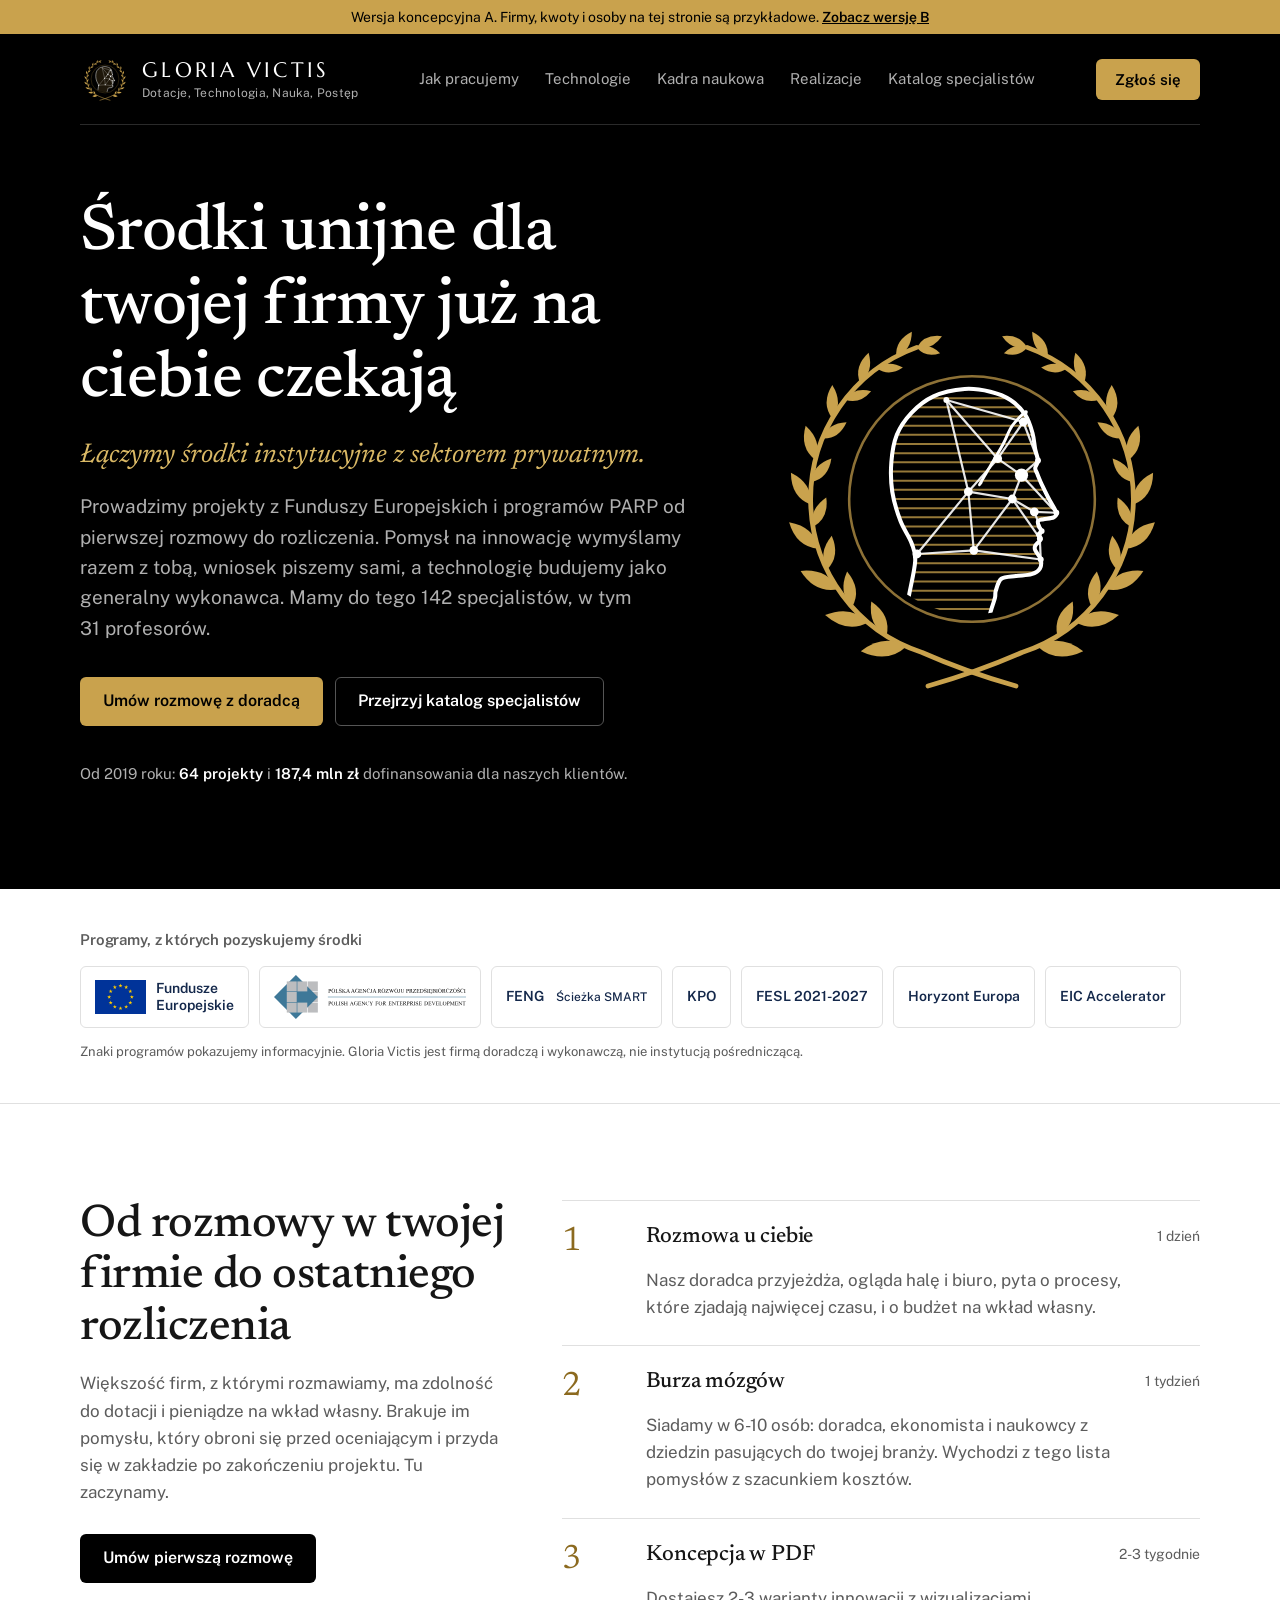
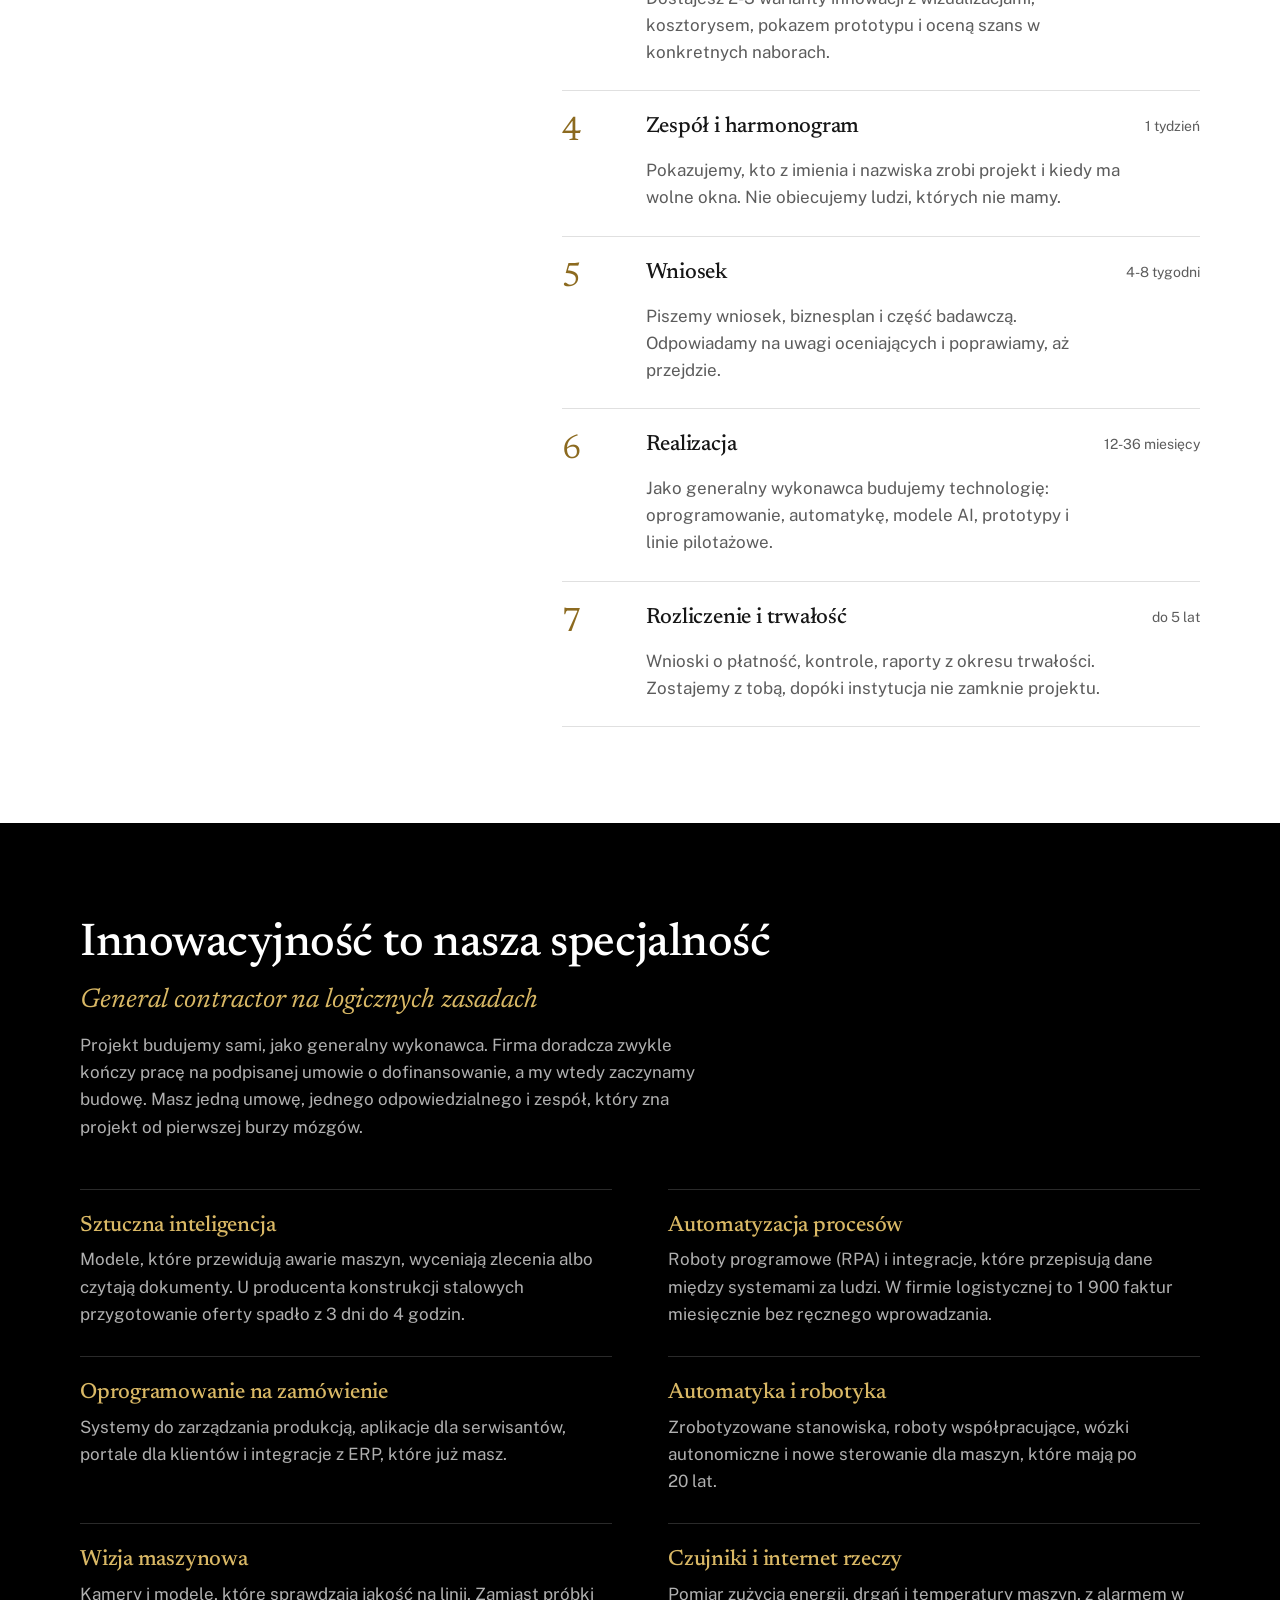
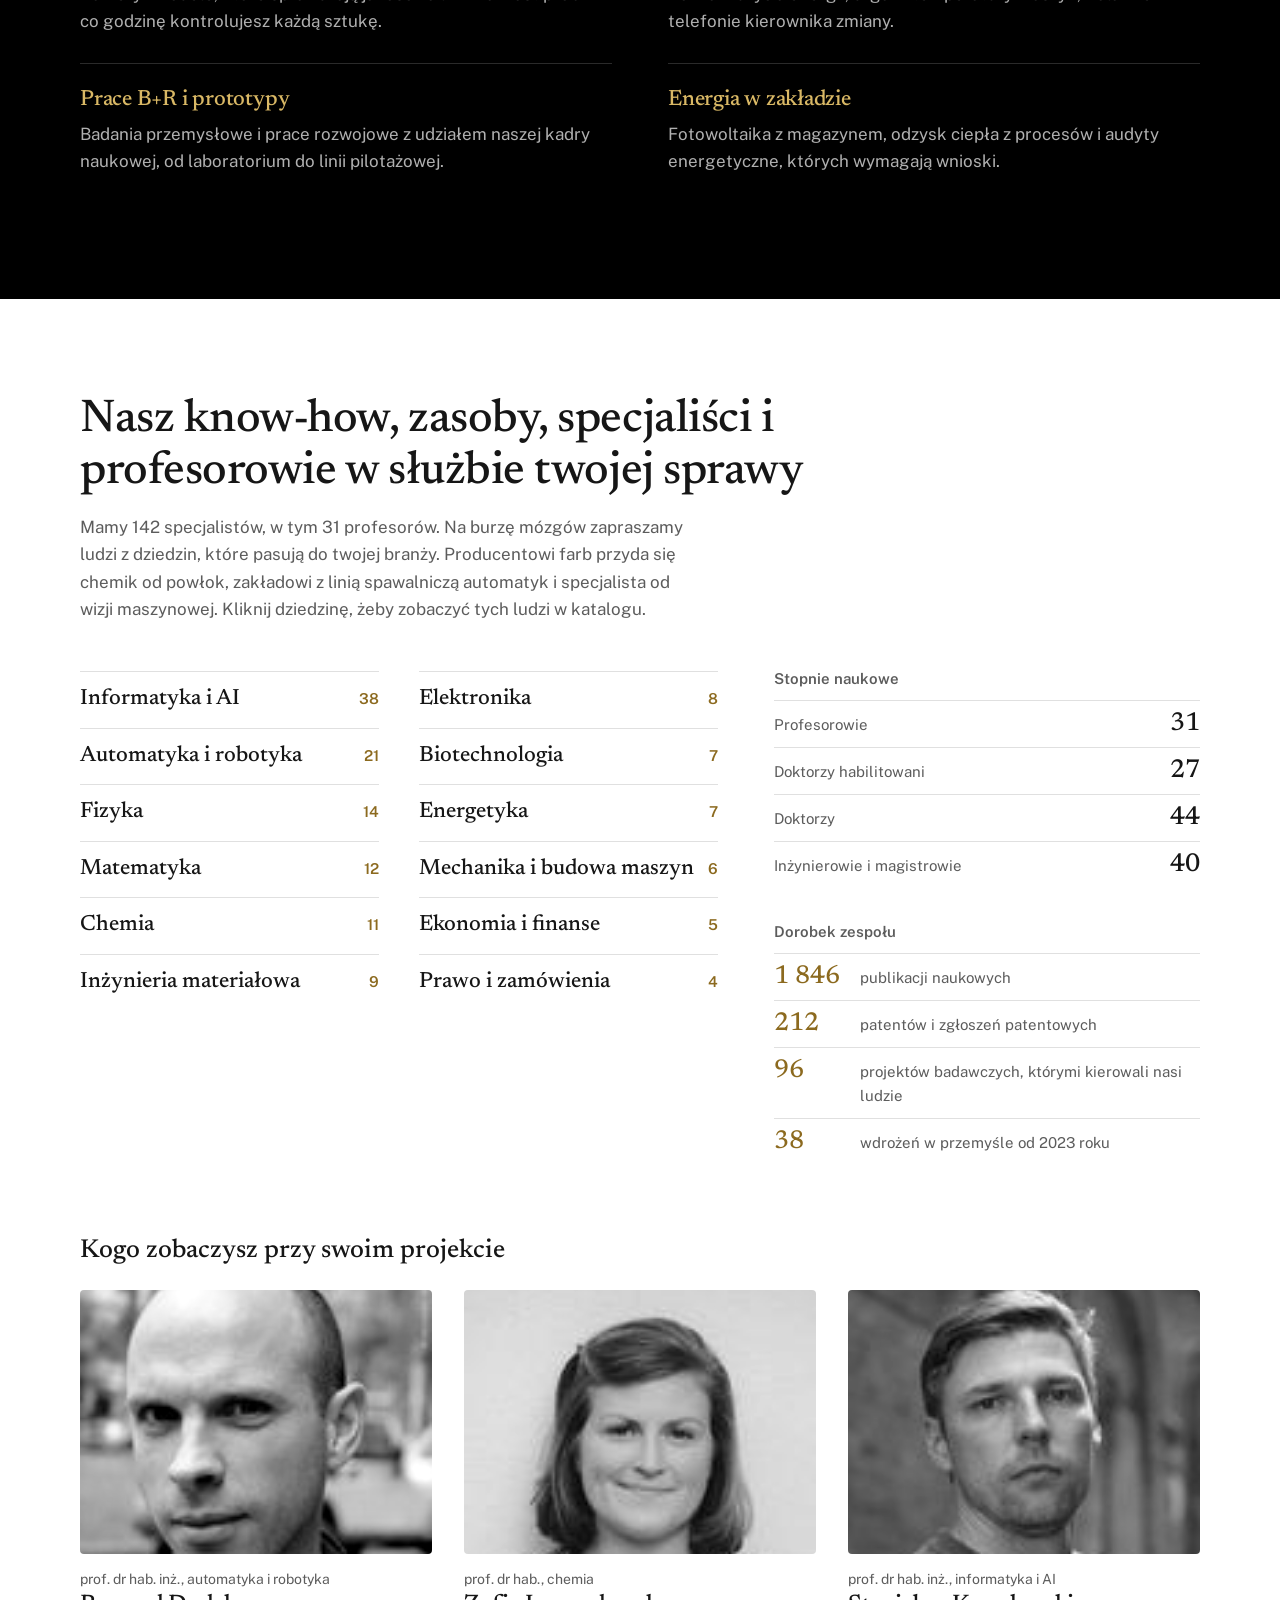
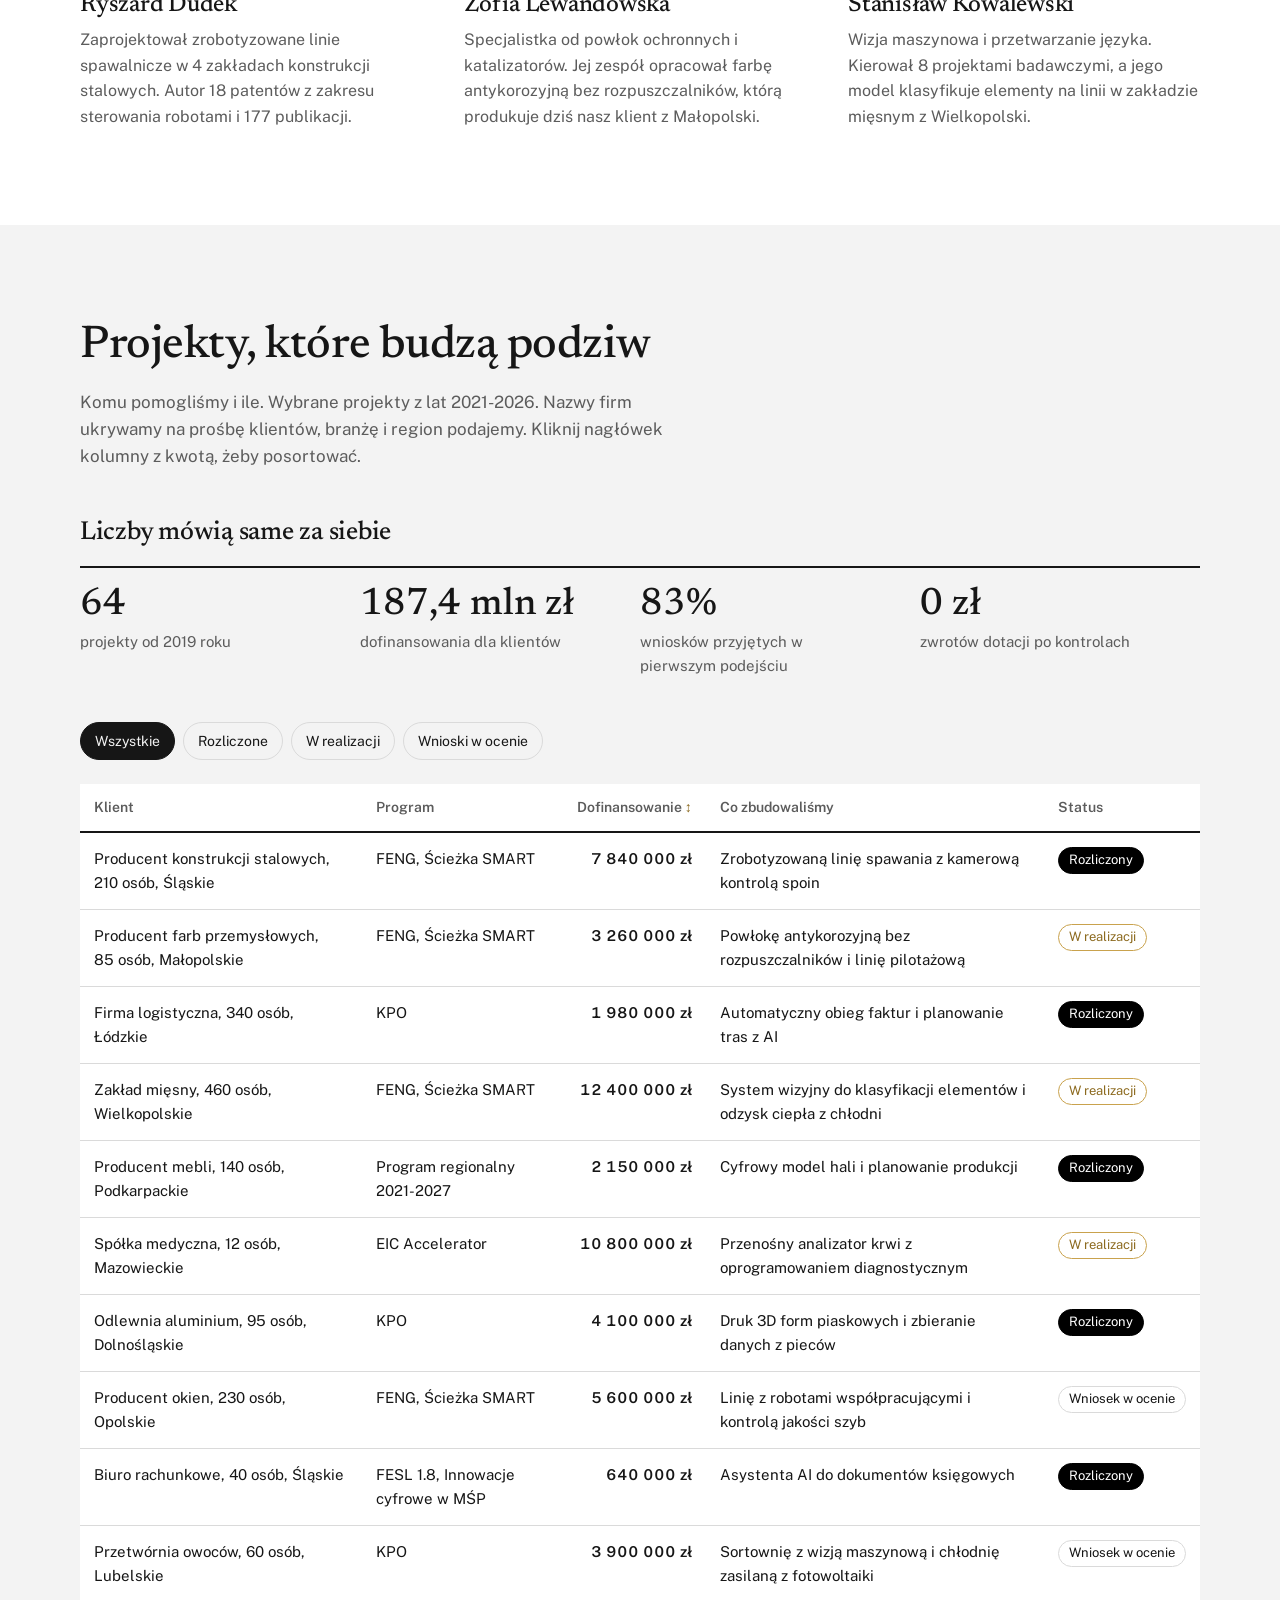
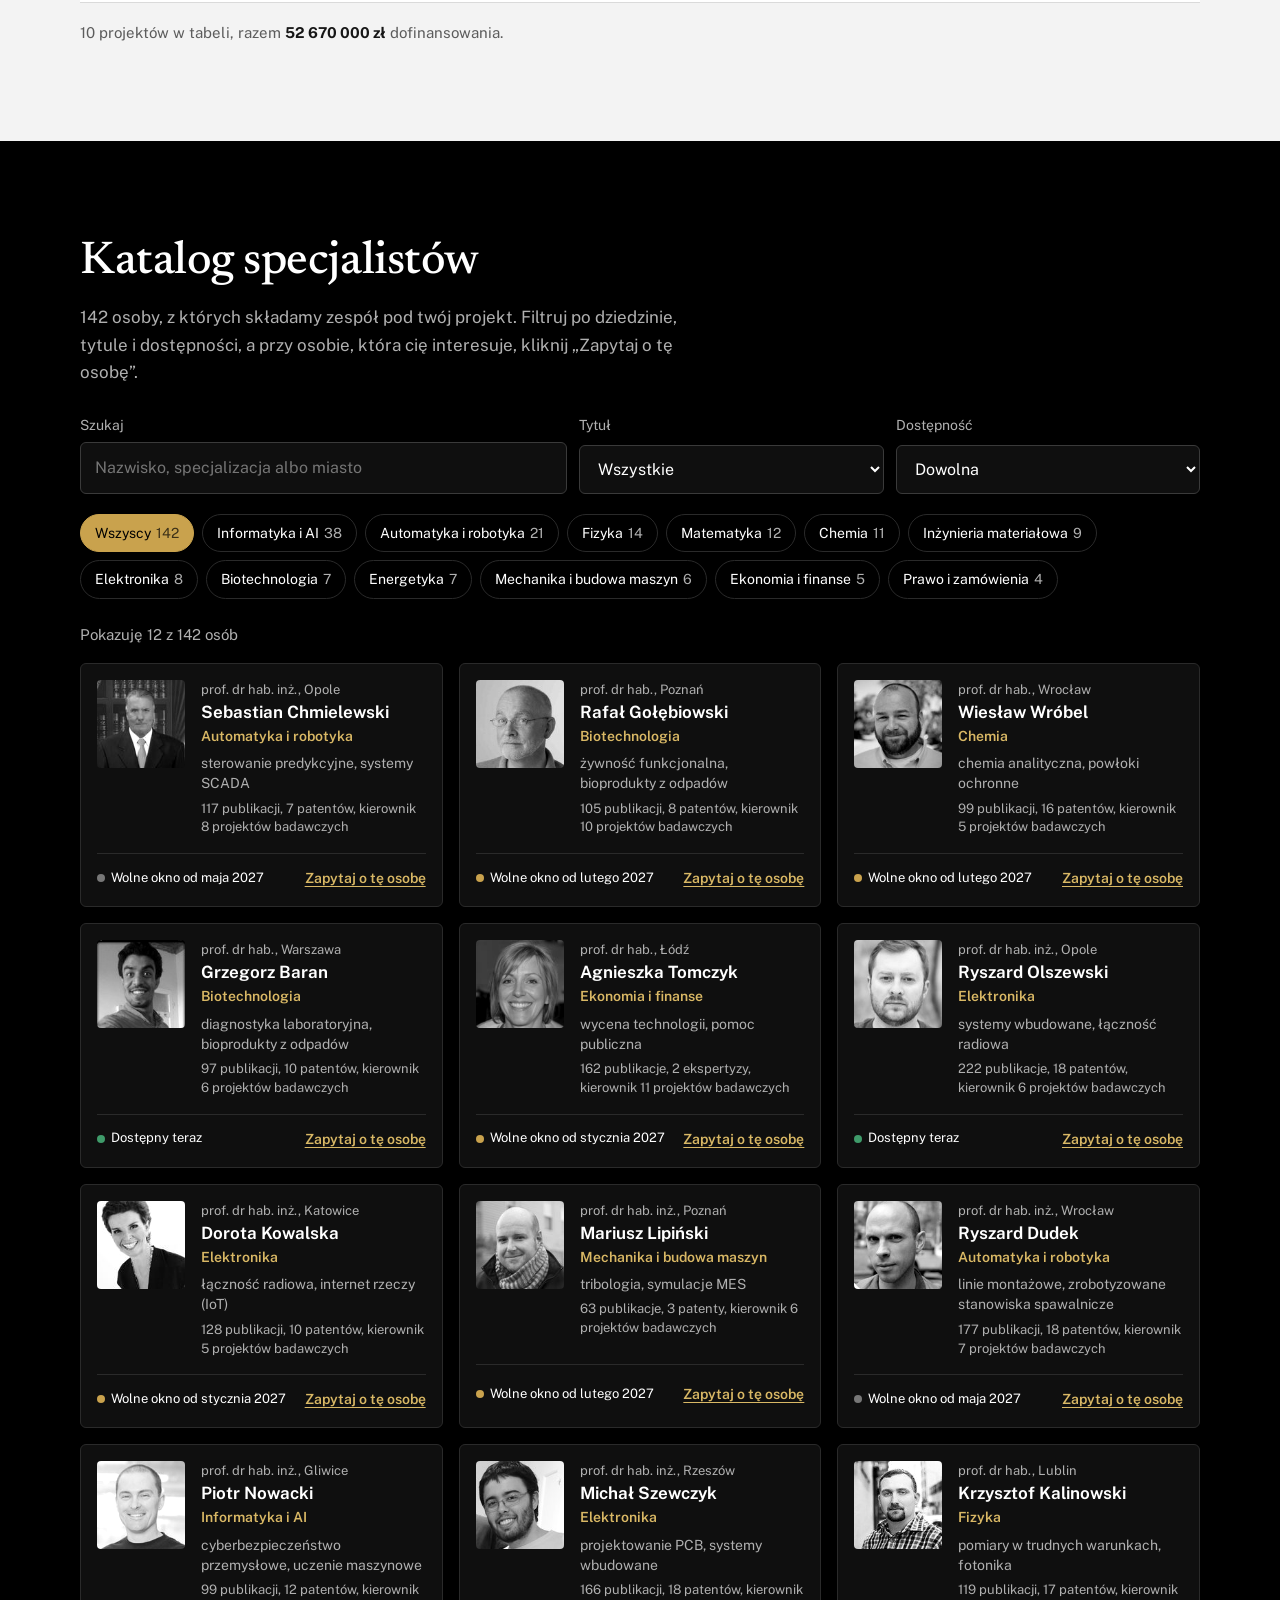
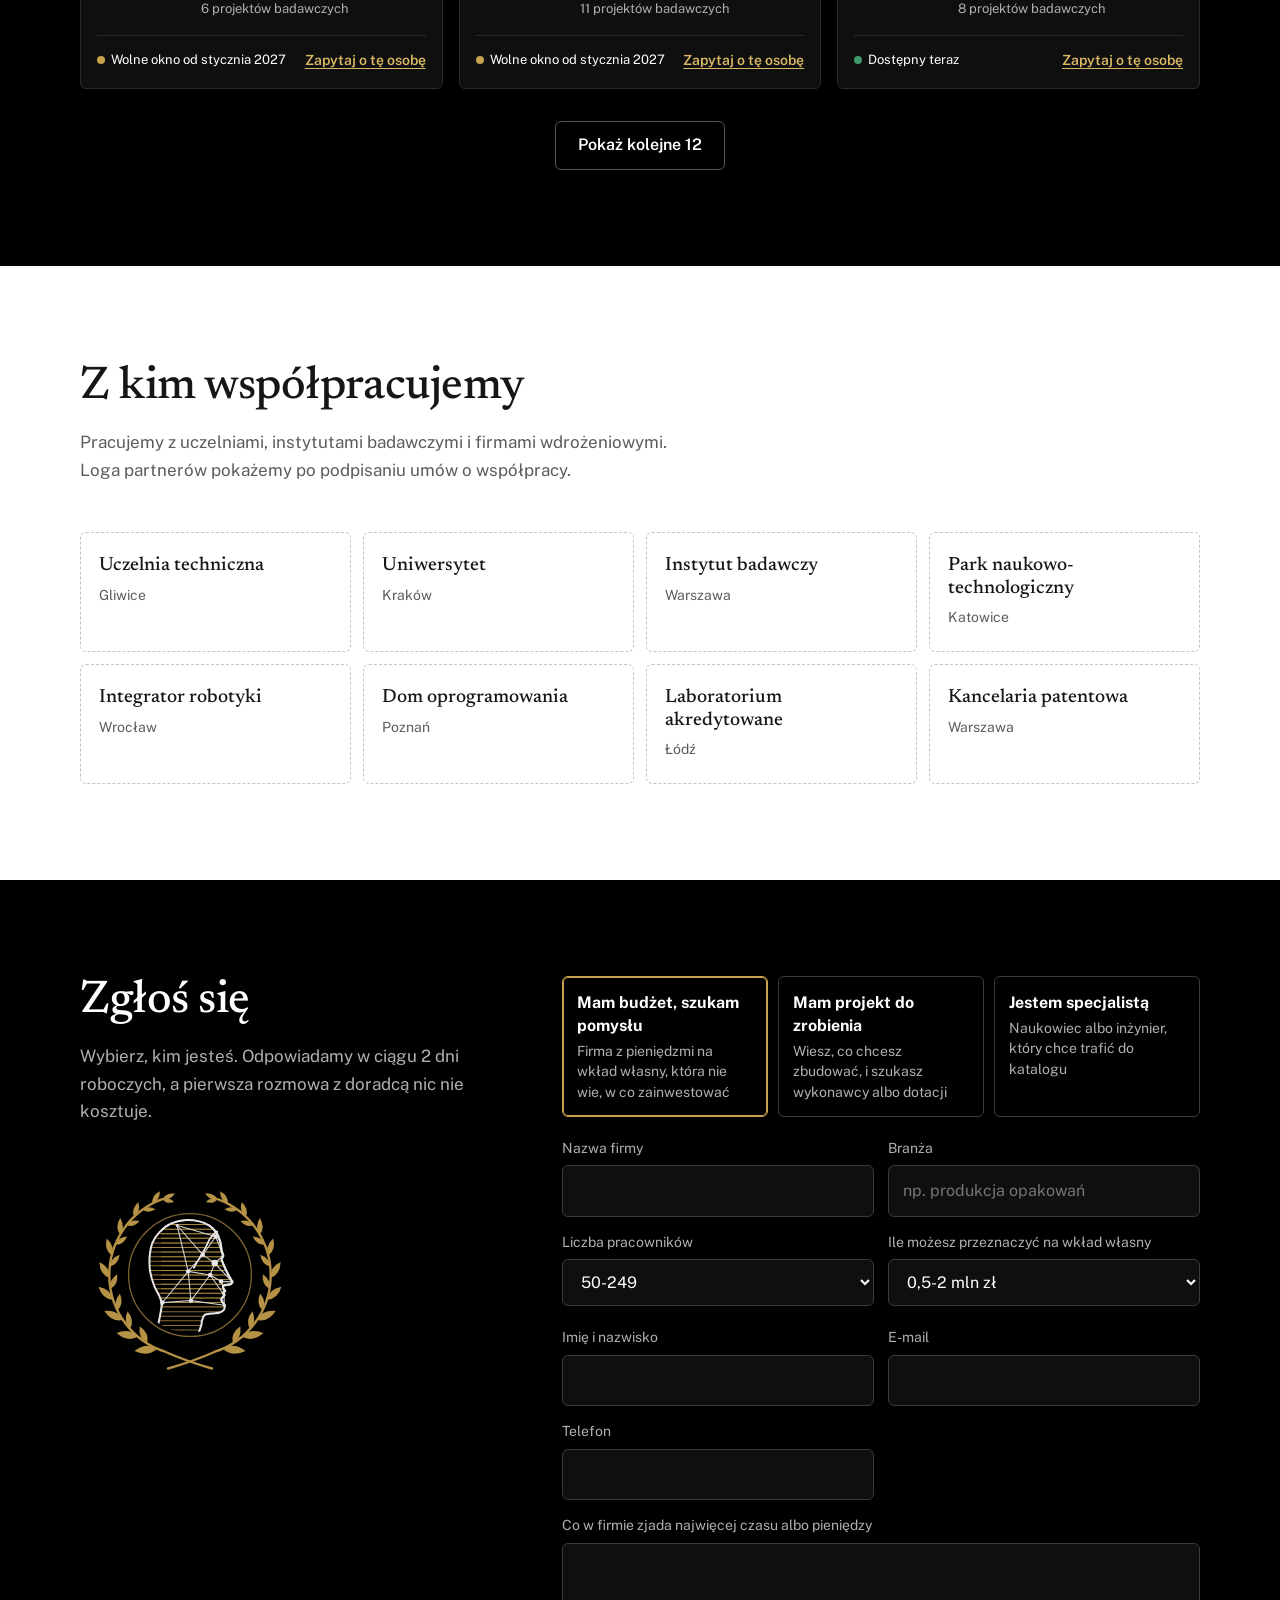
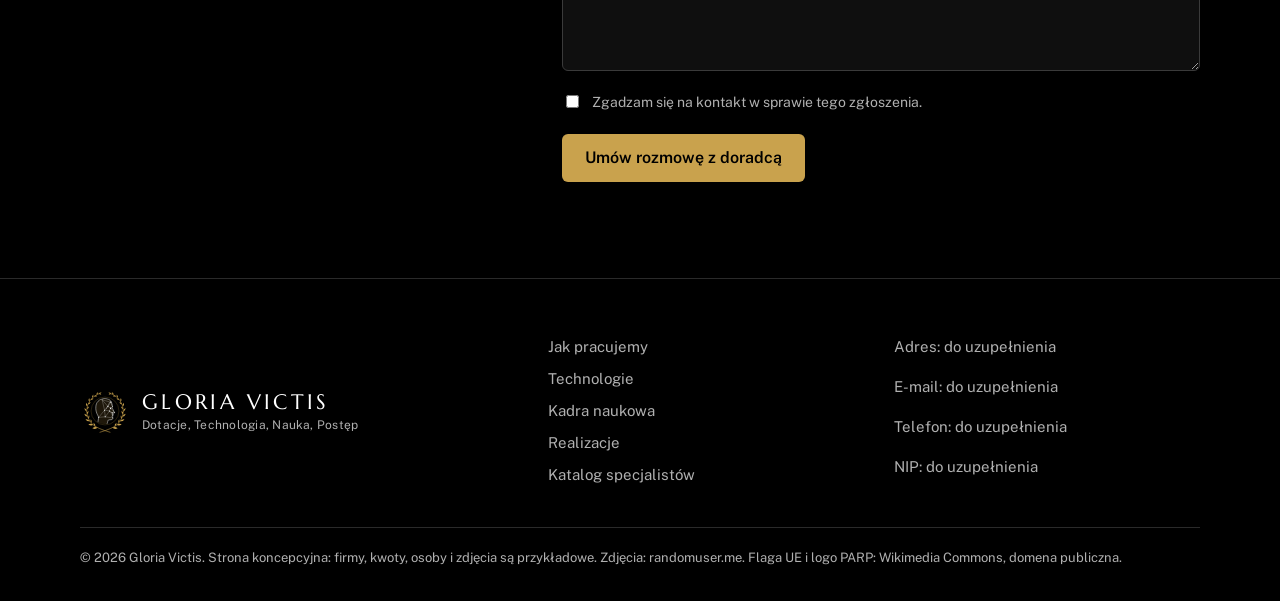
==== commit 89fc9d99: "Wersja B (pełnoekranowa opowieść) i hasło pod logo - wersja-b/: 10 ekranów, pozioma oś procesu, ścia" ====
--- a/index.html
+++ b/index.html
@@ -14,14 +14,14 @@
 <svg width="0" height="0" style="position:absolute" aria-hidden="true"><!--EMBLEMAT-E1--><symbol id="gv-e1" viewBox="0 0 240 240"><g fill="var(--gv-laur)" stroke="var(--gv-laur)" stroke-width="0"><g fill="none" stroke-width="2.6" stroke-linecap="round"><path class="gv-lodyga" d="M89.9 37.3A88 88 0 0 0 92.8 203.7Q116.0 214.0 144.0 222.0"/><path class="gv-lodyga" d="M150.1 37.3A88 88 0 0 1 147.2 203.7Q124.0 214.0 96.0 222.0"/></g><g class="gv-liscie"><path style="--i:0" d="M0 0Q11.2 -8.5 25.0 0Q11.2 8.5 0 0Z" transform="translate(84.2 200.4) rotate(174.0)"/><path style="--i:1" d="M0 0Q9.2 -7.0 20.5 0Q9.2 7.0 0 0Z" transform="translate(73.4 194.6) rotate(246.0)"/><path style="--i:2" d="M0 0Q10.7 -8.1 23.9 0Q10.7 8.1 0 0Z" transform="translate(63.4 187.4) rotate(190.0)"/><path style="--i:3" d="M0 0Q8.8 -6.7 19.6 0Q8.8 6.7 0 0Z" transform="translate(54.6 178.9) rotate(262.0)"/><path style="--i:4" d="M0 0Q10.2 -7.7 22.8 0Q10.2 7.7 0 0Z" transform="translate(47.0 169.2) rotate(206.0)"/><path style="--i:5" d="M0 0Q8.4 -6.3 18.7 0Q8.4 6.3 0 0Z" transform="translate(40.9 158.6) rotate(278.0)"/><path style="--i:6" d="M0 0Q9.7 -7.4 21.6 0Q9.7 7.4 0 0Z" transform="translate(36.3 147.2) rotate(222.0)"/><path style="--i:7" d="M0 0Q8.0 -6.0 17.7 0Q8.0 6.0 0 0Z" transform="translate(33.3 135.3) rotate(294.0)"/><path style="--i:8" d="M0 0Q9.2 -7.0 20.5 0Q9.2 7.0 0 0Z" transform="translate(32.1 123.1) rotate(238.0)"/><path style="--i:9" d="M0 0Q7.6 -5.7 16.8 0Q7.6 5.7 0 0Z" transform="translate(32.5 110.8) rotate(310.0)"/><path style="--i:10" d="M0 0Q8.7 -6.6 19.4 0Q8.7 6.6 0 0Z" transform="translate(34.6 98.7) rotate(254.0)"/><path style="--i:11" d="M0 0Q7.1 -5.4 15.9 0Q7.1 5.4 0 0Z" transform="translate(38.4 87.0) rotate(326.0)"/><path style="--i:12" d="M0 0Q8.2 -6.2 18.2 0Q8.2 6.2 0 0Z" transform="translate(43.8 76.0) rotate(270.0)"/><path style="--i:13" d="M0 0Q6.7 -5.1 15.0 0Q6.7 5.1 0 0Z" transform="translate(50.7 65.8) rotate(342.0)"/><path style="--i:14" d="M0 0Q7.7 -5.8 17.1 0Q7.7 5.8 0 0Z" transform="translate(58.9 56.7) rotate(286.0)"/><path style="--i:15" d="M0 0Q6.3 -4.8 14.0 0Q6.3 4.8 0 0Z" transform="translate(68.3 48.8) rotate(358.0)"/><path style="--i:16" d="M0 0Q7.2 -5.4 16.0 0Q7.2 5.4 0 0Z" transform="translate(78.7 42.3) rotate(302.0)"/><path style="--i:17" d="M0 0Q5.9 -4.5 13.1 0Q5.9 4.5 0 0Z" transform="translate(89.9 37.3) rotate(374.0)"/><path style="--i:18" d="M0 0Q6.8 -5.0 15.0 0Q6.8 5.0 0 0Z" transform="translate(89.9 37.3) rotate(336.0)"/><path style="--i:0" d="M0 0Q11.2 -8.5 25.0 0Q11.2 8.5 0 0Z" transform="translate(155.8 200.4) rotate(6.0)"/><path style="--i:1" d="M0 0Q9.2 -7.0 20.5 0Q9.2 7.0 0 0Z" transform="translate(166.6 194.6) rotate(-66.0)"/><path style="--i:2" d="M0 0Q10.7 -8.1 23.9 0Q10.7 8.1 0 0Z" transform="translate(176.6 187.4) rotate(-10.0)"/><path style="--i:3" d="M0 0Q8.8 -6.7 19.6 0Q8.8 6.7 0 0Z" transform="translate(185.4 178.9) rotate(-82.0)"/><path style="--i:4" d="M0 0Q10.2 -7.7 22.8 0Q10.2 7.7 0 0Z" transform="translate(193.0 169.2) rotate(-26.0)"/><path style="--i:5" d="M0 0Q8.4 -6.3 18.7 0Q8.4 6.3 0 0Z" transform="translate(199.1 158.6) rotate(-98.0)"/><path style="--i:6" d="M0 0Q9.7 -7.4 21.6 0Q9.7 7.4 0 0Z" transform="translate(203.7 147.2) rotate(-42.0)"/><path style="--i:7" d="M0 0Q8.0 -6.0 17.7 0Q8.0 6.0 0 0Z" transform="translate(206.7 135.3) rotate(-114.0)"/><path style="--i:8" d="M0 0Q9.2 -7.0 20.5 0Q9.2 7.0 0 0Z" transform="translate(207.9 123.1) rotate(-58.0)"/><path style="--i:9" d="M0 0Q7.6 -5.7 16.8 0Q7.6 5.7 0 0Z" transform="translate(207.5 110.8) rotate(-130.0)"/><path style="--i:10" d="M0 0Q8.7 -6.6 19.4 0Q8.7 6.6 0 0Z" transform="translate(205.4 98.7) rotate(-74.0)"/><path style="--i:11" d="M0 0Q7.1 -5.4 15.9 0Q7.1 5.4 0 0Z" transform="translate(201.6 87.0) rotate(-146.0)"/><path style="--i:12" d="M0 0Q8.2 -6.2 18.2 0Q8.2 6.2 0 0Z" transform="translate(196.2 76.0) rotate(-90.0)"/><path style="--i:13" d="M0 0Q6.7 -5.1 15.0 0Q6.7 5.1 0 0Z" transform="translate(189.3 65.8) rotate(-162.0)"/><path style="--i:14" d="M0 0Q7.7 -5.8 17.1 0Q7.7 5.8 0 0Z" transform="translate(181.1 56.7) rotate(-106.0)"/><path style="--i:15" d="M0 0Q6.3 -4.8 14.0 0Q6.3 4.8 0 0Z" transform="translate(171.7 48.8) rotate(-178.0)"/><path style="--i:16" d="M0 0Q7.2 -5.4 16.0 0Q7.2 5.4 0 0Z" transform="translate(161.3 42.3) rotate(-122.0)"/><path style="--i:17" d="M0 0Q5.9 -4.5 13.1 0Q5.9 4.5 0 0Z" transform="translate(150.1 37.3) rotate(-194.0)"/><path style="--i:18" d="M0 0Q6.8 -5.0 15.0 0Q6.8 5.0 0 0Z" transform="translate(150.1 37.3) rotate(-156.0)"/></g></g><defs><clipPath id="gv-moneta-1"><circle cx="120" cy="120" r="63"/></clipPath><clipPath id="gv-glowa-1"><path d="M116.0 60.0C121.2 59.6 125.8 60.5 130.0 61.5C134.2 62.5 137.8 63.9 141.0 66.0C144.2 68.1 147.0 71.0 149.0 74.0C151.0 77.0 152.1 80.8 153.0 84.0C153.9 87.2 154.0 90.5 154.5 93.0C155.0 95.5 156.0 97.3 156.0 99.0C156.0 100.7 154.6 101.8 154.5 103.0C154.4 104.2 154.8 104.3 155.5 106.0C156.2 107.7 157.3 110.5 158.5 113.0C159.7 115.5 161.2 118.6 162.5 121.0C163.8 123.4 165.7 126.0 166.0 127.5C166.3 129.0 165.7 129.4 164.5 130.0C163.3 130.6 160.4 130.7 159.0 131.0C157.6 131.3 156.4 131.3 156.0 132.0C155.6 132.7 156.2 134.1 156.5 135.0C156.8 135.9 158.1 136.8 158.0 137.5C157.9 138.2 156.1 138.8 156.0 139.5C155.9 140.2 157.8 141.0 157.5 142.0C157.2 143.0 155.0 144.5 154.5 145.5C154.0 146.5 154.0 146.8 154.5 148.0C155.0 149.2 157.1 151.3 157.5 153.0C157.9 154.7 157.8 156.7 157.0 158.0C156.2 159.3 154.7 160.3 152.5 161.0C150.3 161.7 146.8 161.6 144.0 162.0C141.2 162.4 137.8 162.2 136.0 163.5C134.2 164.8 133.6 168.2 133.0 170.0C132.4 171.8 133.0 172.0 132.5 174.0C132.0 176.0 131.1 178.0 130.0 182.0C128.9 186.0 134.0 195.3 126.0 198.0C118.0 200.7 88.8 201.7 82.0 198.0C75.2 194.3 83.8 183.3 85.0 176.0C86.2 168.7 88.7 159.3 89.0 154.0C89.3 148.7 88.3 147.7 87.0 144.0C85.7 140.3 82.8 136.7 81.0 132.0C79.2 127.3 77.3 121.3 76.5 116.0C75.7 110.7 75.6 105.2 76.0 100.0C76.4 94.8 77.2 89.5 79.0 85.0C80.8 80.5 83.7 76.5 87.0 73.0C90.3 69.5 94.2 66.2 99.0 64.0C103.8 61.8 110.8 60.4 116.0 60.0Z"/></clipPath></defs><circle cx="120" cy="120" r="67" fill="none" stroke="var(--gv-laur)" stroke-width="1.4" opacity=".7"/><g clip-path="url(#gv-moneta-1)"><g clip-path="url(#gv-glowa-1)" stroke="var(--gv-linia)" stroke-width="1.1" opacity=".75"><path d="M60 60H190"/><path d="M60 65H190"/><path d="M60 70H190"/><path d="M60 75H190"/><path d="M60 80H190"/><path d="M60 85H190"/><path d="M60 90H190"/><path d="M60 95H190"/><path d="M60 100H190"/><path d="M60 105H190"/><path d="M60 110H190"/><path d="M60 115H190"/><path d="M60 120H190"/><path d="M60 125H190"/><path d="M60 130H190"/><path d="M60 135H190"/><path d="M60 140H190"/><path d="M60 145H190"/><path d="M60 150H190"/><path d="M60 155H190"/><path d="M60 160H190"/><path d="M60 165H190"/><path d="M60 170H190"/><path d="M60 175H190"/><path d="M60 180H190"/><path d="M60 185H190"/></g><path d="M116.0 60.0C121.2 59.6 125.8 60.5 130.0 61.5C134.2 62.5 137.8 63.9 141.0 66.0C144.2 68.1 147.0 71.0 149.0 74.0C151.0 77.0 152.1 80.8 153.0 84.0C153.9 87.2 154.0 90.5 154.5 93.0C155.0 95.5 156.0 97.3 156.0 99.0C156.0 100.7 154.6 101.8 154.5 103.0C154.4 104.2 154.8 104.3 155.5 106.0C156.2 107.7 157.3 110.5 158.5 113.0C159.7 115.5 161.2 118.6 162.5 121.0C163.8 123.4 165.7 126.0 166.0 127.5C166.3 129.0 165.7 129.4 164.5 130.0C163.3 130.6 160.4 130.7 159.0 131.0C157.6 131.3 156.4 131.3 156.0 132.0C155.6 132.7 156.2 134.1 156.5 135.0C156.8 135.9 158.1 136.8 158.0 137.5C157.9 138.2 156.1 138.8 156.0 139.5C155.9 140.2 157.8 141.0 157.5 142.0C157.2 143.0 155.0 144.5 154.5 145.5C154.0 146.5 154.0 146.8 154.5 148.0C155.0 149.2 157.1 151.3 157.5 153.0C157.9 154.7 157.8 156.7 157.0 158.0C156.2 159.3 154.7 160.3 152.5 161.0C150.3 161.7 146.8 161.6 144.0 162.0C141.2 162.4 137.8 162.2 136.0 163.5C134.2 164.8 133.6 168.2 133.0 170.0C132.4 171.8 133.0 172.0 132.5 174.0C132.0 176.0 131.1 178.0 130.0 182.0C128.9 186.0 134.0 195.3 126.0 198.0C118.0 200.7 88.8 201.7 82.0 198.0C75.2 194.3 83.8 183.3 85.0 176.0C86.2 168.7 88.7 159.3 89.0 154.0C89.3 148.7 88.3 147.7 87.0 144.0C85.7 140.3 82.8 136.7 81.0 132.0C79.2 127.3 77.3 121.3 76.5 116.0C75.7 110.7 75.6 105.2 76.0 100.0C76.4 94.8 77.2 89.5 79.0 85.0C80.8 80.5 83.7 76.5 87.0 73.0C90.3 69.5 94.2 66.2 99.0 64.0C103.8 61.8 110.8 60.4 116.0 60.0Z" fill="none" stroke="var(--gv-twarz)" stroke-width="2.2"/><path d="M149.0 74.0C151.8 68.8 144.0 77.3 142.0 80.0C140.0 82.7 139.0 86.3 137.0 90.0C135.0 93.7 132.0 98.5 130.0 102.0C128.0 105.5 121.8 115.7 125.0 111.0" fill="none" stroke="var(--gv-twarz)" stroke-width="1.6" stroke-linecap="round"/><g stroke="var(--gv-twarz)" stroke-width="1.2" opacity=".9"><path d="M148.0 78.0L134.0 98.0"/><path d="M148.0 78.0L156.0 99.0"/><path d="M134.0 98.0L147.0 107.0"/><path d="M156.0 99.0L147.0 107.0"/><path d="M147.0 107.0L166.0 127.5"/><path d="M147.0 107.0L142.0 120.0"/><path d="M142.0 120.0L154.0 127.0"/><path d="M166.0 127.5L154.0 127.0"/><path d="M154.0 127.0L158.0 137.5"/><path d="M158.0 137.5L157.0 141.5"/><path d="M157.0 141.5L157.5 153.0"/><path d="M157.5 153.0L121.0 148.0"/><path d="M121.0 148.0L142.0 120.0"/><path d="M121.0 148.0L118.0 116.0"/><path d="M118.0 116.0L142.0 120.0"/><path d="M118.0 116.0L134.0 98.0"/><path d="M134.0 98.0L106.0 66.0"/><path d="M106.0 66.0L148.0 78.0"/><path d="M118.0 116.0L90.0 150.0"/><path d="M90.0 150.0L121.0 148.0"/><path d="M118.0 116.0L106.0 66.0"/><path d="M142.0 120.0L157.0 141.5"/></g><g fill="var(--gv-twarz)"><circle cx="148.0" cy="78.0" r="2.4"/><circle cx="134.0" cy="98.0" r="2.4"/><circle cx="156.0" cy="99.0" r="1.6"/><circle cx="147.0" cy="107.0" r="3.6"/><circle cx="166.0" cy="127.5" r="1.6"/><circle cx="154.0" cy="127.0" r="2.4"/><circle cx="158.0" cy="137.5" r="1.6"/><circle cx="157.0" cy="141.5" r="1.6"/><circle cx="157.5" cy="153.0" r="1.6"/><circle cx="121.0" cy="148.0" r="2.4"/><circle cx="118.0" cy="116.0" r="2.4"/><circle cx="142.0" cy="120.0" r="2.4"/><circle cx="106.0" cy="66.0" r="1.6"/><circle cx="90.0" cy="150.0" r="2.4"/></g></g></symbol><!--/EMBLEMAT-E1--></svg>
 
 <a class="pomin" href="#tresc">Przejdź do treści</a>
-<div class="demo">Wersja koncepcyjna. Firmy, kwoty i osoby na tej stronie są przykładowe.</div>
+<div class="demo">Wersja koncepcyjna A. Firmy, kwoty i osoby na tej stronie są przykładowe. <a href="wersja-b/">Zobacz wersję B</a></div>
 
 <header class="hero">
   <div class="wrap">
     <nav class="nav" aria-label="Główna">
       <a class="marka" href="#">
         <svg viewBox="0 0 240 240" aria-hidden="true"><use href="#gv-e1"/></svg>
-        <span class="marka-nazwa">GLORIA VICTIS<small>Dotacje, nauka, technologia</small></span>
+        <span class="marka-nazwa">GLORIA VICTIS<small>Dotacje, Technologia, Nauka, Postęp</small></span>
       </a>
       <button class="menu-btn" aria-expanded="false" aria-controls="menu">Menu</button>
       <ul id="menu">
@@ -323,7 +323,7 @@
   <div class="wrap stopka-grid">
     <div class="marka">
       <svg viewBox="0 0 240 240" aria-hidden="true"><use href="#gv-e1"/></svg>
-      <span class="marka-nazwa">GLORIA VICTIS<small>Dotacje, nauka, technologia</small></span>
+      <span class="marka-nazwa">GLORIA VICTIS<small>Dotacje, Technologia, Nauka, Postęp</small></span>
     </div>
     <ul>
       <li><a href="#proces">Jak pracujemy</a></li>
--- a/assets/css/style.css
+++ b/assets/css/style.css
@@ -59,6 +59,7 @@
 .pomin:focus { left: 8px; }
 
 .demo { background: var(--zloto); color: #000; font-size: 14px; text-align: center; padding: 6px var(--gutter); }
+.demo a { font-weight: 600; }
 
 /* przyciski */
 .btn { display: inline-block; padding: 13px 22px; border-radius: var(--radius); font: 600 16px/1.3 var(--font-body); text-decoration: none; border: 1px solid transparent; cursor: pointer; text-align: center; }
@@ -278,8 +279,11 @@
 @media (max-width: 680px) {
   body { font-size: 16px; }
   .nav-cta { display: none; }
-  .marka svg { width: 42px; height: 42px; }
-  .marka-nazwa { font-size: 18px; }
+  .nav { gap: 12px; }
+  .marka { gap: 8px; }
+  .marka svg { width: 38px; height: 38px; }
+  .marka-nazwa { font-size: 17px; }
+  .marka-nazwa small { font-size: 11px; letter-spacing: 0; }
   .sekcja { padding: 64px 0; }
   .hero .lead { font-size: 17px; }
   .hero .cta .btn { width: 100%; }
